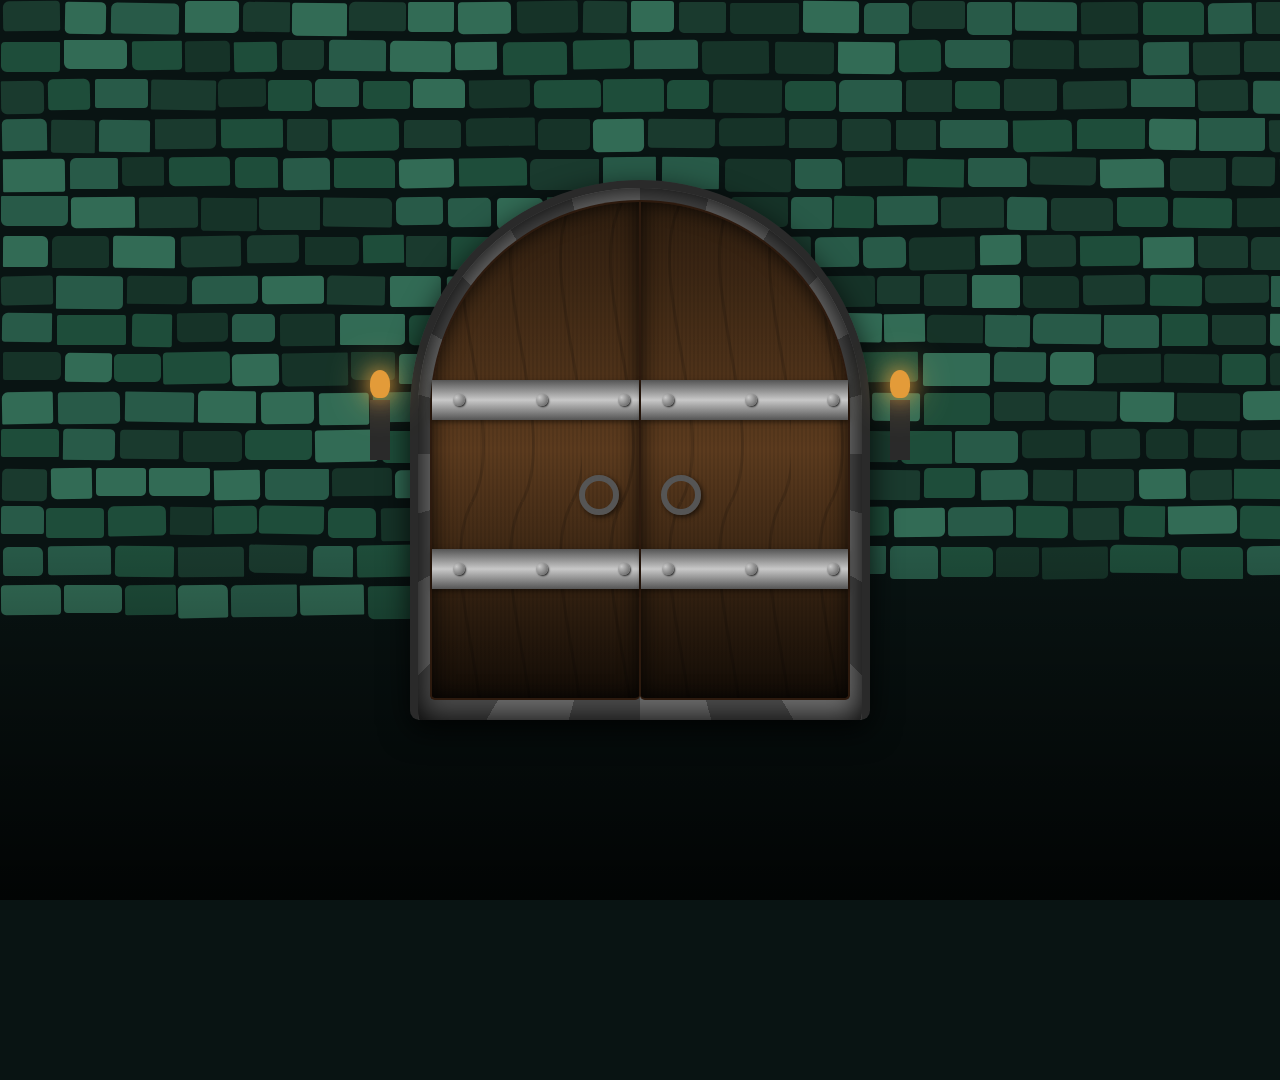
==== index.html @ f946b299 "PORTOFOLIO-WEB" ====
<!doctype html>
<html lang="id">
  <head>
    <meta charset="UTF-8" />
    <meta name="viewport" content="width=device-width, initial-scale=1.0" />
    <title>Selamat Datang | Jonathan Gianivan Sulestono</title>

    <link
      href="https://cdn.jsdelivr.net/npm/bootstrap@5.3.3/dist/css/bootstrap.min.css"
      rel="stylesheet"
    />

    <style>
      @import url("https://fonts.googleapis.com/css2?family=Cinzel:wght@400;700;900&family=Cardo:wght@400;700&family=Grenze+Gotisch:wght@400;700&display=swap");

      /* ===== SATU root untuk semua warna, diselaraskan dengan tema hijau portofolio ===== */
      :root {
        /* Palet utama — sama persis dengan style.css portofolio */
        --color-dark: #091413;
        --color-green-dark: #285a48;
        --color-green-mid: #408a71;
        --color-green-light: #b0e4cc;

        /* Batu gerbang */
        --stone-dark: #2a2a2a;
        --stone-light: #6c6c6c;
        --stone-base: #4b4b4b;

        /* Pintu kayu */
        --wood-dark: #2d1a0e;
        --wood-light: #5c3b1e;

        /* Logam */
        --metal: #c8c8c8;
        --metal-dark: #555;

        /* Api obor (tetap oranye, elemen dekoratif alami) */
        --fire-inner: #ffcc6a;
        --fire-outer: #e39b39;

        /* Gulungan kertas (parchment) — nuansa selaras dengan paper theme portofolio */
        --parchment: #f4e4bc;
        --parchment-border: #d4c4a0;
        --parchment-text: #3a2f1f;

        /* Bata dinding — palet hijau sama seperti brick generator portofolio */
        --brick-1: #1a3a2e;
        --brick-2: #285a48;
        --brick-3: #1e4d3a;
        --brick-4: #326b55;
        --brick-5: #163328;
      }

      * {
        box-sizing: border-box;
      }

      body {
        margin: 0;
        min-height: 100vh;
        height: auto;
        display: flex;
        align-items: center;
        justify-content: center;
        font-family: "Cardo", serif;
        overflow: hidden;
        perspective: 1500px;
        background-color: var(--color-dark);
      }

      #wall {
        position: fixed;
        top: 0;
        left: 0;
        width: 120vw;
        height: 120vh;
        display: flex;
        flex-wrap: wrap;
        align-content: flex-start;
        z-index: -2;
        pointer-events: none;
      }

      .brick {
        box-sizing: border-box;
      }

      body::after {
        content: "";
        position: fixed;
        bottom: 0;
        left: 0;
        width: 100%;
        height: 40%;
        background: linear-gradient(to top, rgba(0, 0, 0, 0.8), transparent);
        pointer-events: none;
        z-index: -1;
      }

      /* ===== Gerbang ===== */
      .castle-gate-container {
        position: relative;
        width: 420px;
        height: 500px;
        display: flex;
        justify-content: center;
        align-items: flex-end;
        cursor: pointer;
      }

      .castle-gate-container:focus-visible {
        outline: 3px solid var(--color-green-light);
        outline-offset: 6px;
      }

      .stone-arch {
        position: absolute;
        inset: -20px;
        border-radius: 240px 240px 10px 10px;
        background: repeating-conic-gradient(
          from 0deg,
          var(--stone-base) 0deg 15deg,
          var(--stone-light) 15deg 30deg
        );
        box-shadow:
          inset 0 0 30px #000,
          0 10px 30px rgba(0, 0, 0, 0.8);
        z-index: 10;
        pointer-events: none;
        border: 8px solid var(--stone-dark);
        border-bottom: none;
      }

      .door-frame {
        position: relative;
        width: 100%;
        height: 100%;
        border-radius: 220px 220px 5px 5px;
        perspective: 1200px;
        z-index: 99;
      }

      .door-panel {
        position: absolute;
        top: 0;
        width: 50%;
        height: 100%;
        background: var(--wood-light);
        background-image:
          url("data:image/svg+xml;utf8,<svg xmlns='http://www.w3.org/2000/svg' width='150' height='300'><path d='M40 0 C0 75 80 225 40 300' stroke='rgba(0,0,0,0.15)' stroke-width='3' fill='none'/><path d='M90 0 C50 75 130 225 90 300' stroke='rgba(0,0,0,0.15)' stroke-width='3' fill='none'/><path d='M140 0 C100 75 180 225 140 300' stroke='rgba(0,0,0,0.15)' stroke-width='3' fill='none'/></svg>"),
          repeating-linear-gradient(
            90deg,
            rgba(0, 0, 0, 0.08) 0px,
            rgba(0, 0, 0, 0.08) 2px,
            transparent 2px,
            transparent 4px
          ),
          linear-gradient(
            to bottom,
            rgba(0, 0, 0, 0.5),
            transparent,
            rgba(0, 0, 0, 0.8)
          );
        background-size:
          150px 300px,
          100% 100%,
          100% 100%;
        background-repeat: repeat, repeat, no-repeat;
        transform-style: preserve-3d;
        transition: transform 1.5s cubic-bezier(0.25, 1, 0.5, 1);
        box-shadow: inset 0 0 20px rgba(0, 0, 0, 0.8);
        display: flex;
        flex-direction: column;
        justify-content: space-around;
        align-items: center;
        border: 2px solid var(--wood-dark);
      }

      .door-panel.left {
        left: 0;
        transform-origin: left center;
        border-radius: 220px 0 5px 5px;
        border-right: 1px solid var(--wood-dark);
      }

      .door-panel.right {
        right: 0;
        transform-origin: right center;
        border-radius: 0 220px 5px 5px;
        border-left: 1px solid var(--wood-dark);
      }

      .metal-band {
        width: 100%;
        height: 40px;
        background: linear-gradient(
          to bottom,
          var(--metal-dark),
          var(--metal),
          var(--metal-dark)
        );
        position: relative;
        box-shadow: 0 2px 5px rgba(0, 0, 0, 0.5);
      }

      .stud {
        width: 12px;
        height: 12px;
        background: radial-gradient(
          circle at 30% 30%,
          var(--metal),
          var(--metal-dark)
        );
        border-radius: 50%;
        position: absolute;
        top: 50%;
        transform: translateY(-50%);
        box-shadow: 1px 1px 2px rgba(0, 0, 0, 0.8);
      }

      .handle-ring {
        width: 40px;
        height: 40px;
        border: 6px solid var(--metal-dark);
        border-radius: 50%;
        position: absolute;
        top: 55%;
        box-shadow: 2px 2px 5px rgba(0, 0, 0, 0.6);
        background: transparent;
      }

      .door-panel.left .handle-ring {
        right: 20px;
      }

      .door-panel.right .handle-ring {
        left: 20px;
      }

      .castle-gate-container.open .door-panel.left {
        transform: rotateY(-110deg);
      }

      .castle-gate-container.open .door-panel.right {
        transform: rotateY(110deg);
      }

      .interior {
        position: absolute;
        inset: 10px;
        background: var(--color-dark);
        border-radius: 210px 210px 5px 5px;
        display: flex;
        justify-content: center;
        align-items: center;
        overflow: hidden;
        box-shadow: inset 0 0 100px #000;
      }

      .interior::before {
        content: "";
        position: absolute;
        width: 100%;
        height: 100%;
        background: radial-gradient(
          circle,
          rgba(64, 138, 113, 0.25) 0%,
          transparent 70%
        );
        animation: flicker 3s infinite alternate;
      }

      .scroll-paper {
        margin-top: 100px;
        position: relative;
        width: 80%;
        background: var(--parchment);
        padding: 40px 30px;
        border-radius: 5px;
        box-shadow:
          0 10px 30px rgba(0, 0, 0, 0.8),
          inset 0 0 30px rgba(64, 138, 113, 0.15);
        text-align: center;
        transform: scale(0.8) translateY(20px);
        opacity: 0;
        pointer-events: none;
        transition: all 1s ease 0.5s;
        border: 1px solid var(--parchment-border);
        z-index: 999;
      }

      .castle-gate-container.open .scroll-paper {
        transform: scale(1) translateY(0);
        opacity: 1;
        pointer-events: auto;
      }

      .shield-logo {
        width: 80px;
        height: 90px;
        background: linear-gradient(
          135deg,
          var(--color-green-mid),
          var(--color-green-dark)
        );
        margin: 0 auto 20px;
        clip-path: polygon(50% 0, 100% 20%, 100% 80%, 50% 100%, 0 80%, 0 20%);
        display: flex;
        justify-content: center;
        align-items: center;
        box-shadow: 0 5px 15px rgba(0, 0, 0, 0.5);
      }
      .shield-logo:hover {
        transform: scale(1.2);
      }
      .shield-logo img {
        width: 60%;
        opacity: 0.9;
      }

      .scroll-paper h2 {
        font-family: "Grenze Gotisch", cursive;
        color: var(--color-dark);
        font-weight: bold;
        text-transform: uppercase;
        letter-spacing: 2px;
        margin-bottom: 12px;
        border-bottom: 2px solid var(--color-green-dark);
        display: inline-block;
        padding-bottom: 5px;
      }

      .scroll-paper p {
        color: var(--parchment-text);
        font-size: 0.95rem;
        margin-bottom: 25px;
        font-style: italic;
      }

      .btn-wax {
        background: radial-gradient(
          circle at 30% 30%,
          var(--color-green-mid),
          var(--color-green-dark)
        );
        color: #fff;
        border: none;
        width: 100%;
        padding: 12px;
        border-radius: 5px;
        box-shadow:
          0 4px 0 var(--color-dark),
          0 5px 10px rgba(0, 0, 0, 0.4);
        position: relative;
        transition: all 0.2s;
        text-transform: uppercase;
        letter-spacing: 1px;
        font-family: "Cinzel", serif;
        font-weight: 700;
        cursor: pointer;
        z-index: 999;
      }

      .btn-wax:hover {
        transform: translateY(2px);
        box-shadow:
          0 2px 0 var(--color-dark),
          0 3px 5px rgba(0, 0, 0, 0.4);
        background: radial-gradient(
          circle at 30% 30%,
          var(--color-green-light),
          var(--color-green-mid)
        );
        color: var(--color-dark);
      }

      .btn-wax:active {
        transform: translateY(4px);
        box-shadow: none;
      }

      /* ---------------- TORCHES & PARTICLES ---------------- */
      .torch {
        position: absolute;
        top: 200px;
        width: 20px;
        height: 60px;
        background: var(--stone-dark);
        z-index: 20;
      }

      .torch.left {
        left: -60px;
      }

      .torch.right {
        right: -60px;
      }

      .flame {
        position: absolute;
        top: -30px;
        left: 50%;
        transform: translateX(-50%);
        width: 20px;
        height: 28px;
        background: var(--fire-outer);
        border-radius: 50% 50% 40% 40%;
        box-shadow:
          0 0 20px var(--fire-outer),
          0 0 40px var(--fire-inner);
        animation: burn 0.5s infinite alternate;
        transform-origin: center bottom;
      }

      @keyframes burn {
        0% {
          transform: translate(-50%, 0) scale(1) rotate(-2deg);
          opacity: 0.85;
        }
        50% {
          transform: translate(-50%, -10px) scale(1.15) rotate(2deg);
          opacity: 1;
        }
        100% {
          transform: translate(-50%, -20px) scale(1.25) rotate(-1deg);
          opacity: 0.9;
        }
      }

      @keyframes flicker {
        0% {
          opacity: 0.8;
        }
        100% {
          opacity: 0.5;
        }
      }

      .particle {
        position: absolute;
        background: rgba(176, 228, 204, 0.6);
        border-radius: 50%;
        pointer-events: none;
        z-index: 30;
        animation: floatUp 1.5s ease-out forwards;
      }

      @keyframes floatUp {
        0% {
          transform: translateY(0) scale(1);
          opacity: 0;
        }
        20% {
          opacity: 0.8;
        }
        100% {
          transform: translateY(-50px) scale(2);
          opacity: 0;
        }
      }

      /* ---------------- FADE OUT SAAT PINDAH HALAMAN ---------------- */
      .page-fade {
        position: fixed;
        inset: 0;
        background: var(--color-dark);
        opacity: 0;
        pointer-events: none;
        transition: opacity 0.6s ease;
        z-index: 9999;
      }

      .page-fade.active {
        opacity: 1;
        pointer-events: auto;
      }
      .shield-logo .shield-initials {
        font-family: "Grenze Gotisch", cursive;
        font-weight: 900;
        font-size: 3rem;
        color: var(--color-green-light);
        letter-spacing: 1px;
        user-select: none;
      }
      @media (max-width: 768px) {
        .door-frame,
        .stone-arch,
        .torch {
          display: none !important;
          pointer-events: none !important;
        }

        .castle-gate-container {
          width: 100% !important;
          height: auto !important;
          padding: 20px;
          display: flex;
          justify-content: center;
          align-items: flex-start;
        }
        .interior {
          position: relative;
          inset: 0;
          width: 100%;
          border-radius: 10px;
          background: rgba(9, 20, 19, 0.9);
          padding: 20px;
          box-shadow: none;
        }

        .scroll-paper {
          margin-top: 0 !important;
          transform: scale(1) translateY(0) !important;
          opacity: 1 !important;
          pointer-events: auto !important;
          width: 100% !important;
        }
      }
    </style>
  </head>

  <body>
    <div id="wall"></div>
    <div class="page-fade" id="pageFade"></div>

    <div
      class="castle-gate-container"
      id="castleGate"
      role="button"
      tabindex="0"
      aria-label="Buka gerbang untuk masuk ke portofolio"
    >
      <div class="torch left"><div class="flame"></div></div>
      <div class="torch right"><div class="flame"></div></div>
      <div class="stone-arch"></div>

      <div class="interior">
        <div class="scroll-paper">
          <div class="shield-logo" id="closeBtn">
            <span id="closeDoor" class="shield-initials">JG</span>
          </div>
          <h2>Selamat Datang</h2>
          <p>Klik tombol di bawah untuk melanjutkan.</p>
          <button class="btn-wax" type="button" id="enterBtn">Masuk</button>
        </div>
      </div>

      <div class="door-frame">
        <div class="door-panel left">
          <div class="metal-band" style="top: 15%">
            <div class="stud" style="left: 10%"></div>
            <div class="stud" style="left: 50%"></div>
            <div class="stud" style="left: 90%"></div>
          </div>
          <div class="handle-ring"></div>
          <div class="metal-band" style="bottom: 1%">
            <div class="stud" style="left: 10%"></div>
            <div class="stud" style="left: 50%"></div>
            <div class="stud" style="left: 90%"></div>
          </div>
        </div>
        <div class="door-panel right">
          <div class="metal-band" style="top: 15%">
            <div class="stud" style="left: 10%"></div>
            <div class="stud" style="left: 50%"></div>
            <div class="stud" style="left: 90%"></div>
          </div>
          <div class="handle-ring"></div>
          <div class="metal-band" style="bottom: 1%">
            <div class="stud" style="left: 10%"></div>
            <div class="stud" style="left: 50%"></div>
            <div class="stud" style="left: 90%"></div>
          </div>
        </div>
      </div>
    </div>

    <script>
      const PORTFOLIO_URL = "portfolio.html";

      const gate = document.getElementById("castleGate");
      const closeBtn = document.getElementById("closeBtn");
      const enterBtn = document.getElementById("enterBtn");
      const pageFade = document.getElementById("pageFade");

      let isOpen = false;

      function createParticles() {
        for (let i = 0; i < 20; i++) {
          const p = document.createElement("div");
          p.classList.add("particle");
          const x = gate.offsetWidth / 2 + (Math.random() * 100 - 50);
          const y = gate.offsetHeight - 20;
          p.style.left = x + "px";
          p.style.top = y + "px";
          p.style.width = Math.random() * 6 + 2 + "px";
          p.style.height = p.style.width;
          gate.appendChild(p);
          setTimeout(() => p.remove(), 1500);
        }
      }

      // Klik gerbang -> buka gerbang, muncul kartu "Masuk"
      function openGate() {
        if (!isOpen) {
          isOpen = true;
          gate.classList.add("open");
          createParticles();
        }
      }
      function closeGate(e) {
        e.stopPropagation();

        const scrollPaper = gate.querySelector(".scroll-paper");

        // 1. Popup memudar dulu
        scrollPaper.style.transition = "all 0.4s ease";
        scrollPaper.style.opacity = "0";
        scrollPaper.style.transform = "scale(0.8) translateY(20px)";

        // 2. Setelah popup hilang, baru pintu ditutup
        setTimeout(() => {
          isOpen = false;
          gate.classList.remove("open");

          // reset inline style biar animasi buka berikutnya normal lagi (pakai CSS class)
          scrollPaper.style.transition = "";
          scrollPaper.style.opacity = "";
          scrollPaper.style.transform = "";
        }, 400);
      }
      gate.addEventListener("click", openGate);
      gate.addEventListener("mouseenter", openGate);

      gate.addEventListener("keydown", (e) => {
        if (e.key === "Enter" || e.key === " ") {
          e.preventDefault();
          openGate();
        }
      });
      closeBtn.addEventListener("click", closeGate);
      // Klik "Masuk" -> fade out lalu pindah ke halaman portofolio
      enterBtn.addEventListener("click", (e) => {
        e.stopPropagation();
        pageFade.classList.add("active");
        setTimeout(() => {
          window.location.href = PORTFOLIO_URL;
        }, 600);
      });

      // Cegah klik di dalam kartu ikut membuka/menutup gerbang
      document.querySelectorAll(".scroll-paper").forEach((el) => {
        el.addEventListener("click", (e) => e.stopPropagation());
      });
    </script>

    <script>
      document.addEventListener("DOMContentLoaded", () => {
        const wall = document.getElementById("wall");
        const rows = 15;
        const bricksPerRow = 12;
        const colors = [
          "var(--brick-1)",
          "var(--brick-2)",
          "var(--brick-3)",
          "var(--brick-4)",
          "var(--brick-5)",
        ];
        const totalBricks = Math.floor(rows * bricksPerRow * 2.2);

        for (let i = 0; i < totalBricks; i++) {
          const brick = document.createElement("div");
          brick.classList.add("brick");

          const width = Math.floor(Math.random() * 30) + 40;
          const height = Math.floor(Math.random() * 6) + 28;
          brick.style.width = `${width}px`;
          brick.style.height = `${height}px`;

          brick.style.backgroundColor =
            colors[Math.floor(Math.random() * colors.length)];

          const b1 = Math.floor(Math.random() * 6) + 1;
          const b2 = Math.floor(Math.random() * 6) + 1;
          const b3 = Math.floor(Math.random() * 6) + 1;
          const b4 = Math.floor(Math.random() * 6) + 1;
          brick.style.borderRadius =
            b1 + "px " + b2 + "px " + b3 + "px " + b4 + "px";

          const rotation = (Math.random() * 2 - 1).toFixed(1);
          brick.style.transform = "rotate(" + rotation + "deg)";

          const marginX = Math.floor(Math.random() * 3) + 1;
          const marginY = Math.floor(Math.random() * 3) + 1;
          brick.style.margin = marginY + "px " + marginX + "px";

          wall.appendChild(brick);
        }
      });
    </script>
  </body>
</html>
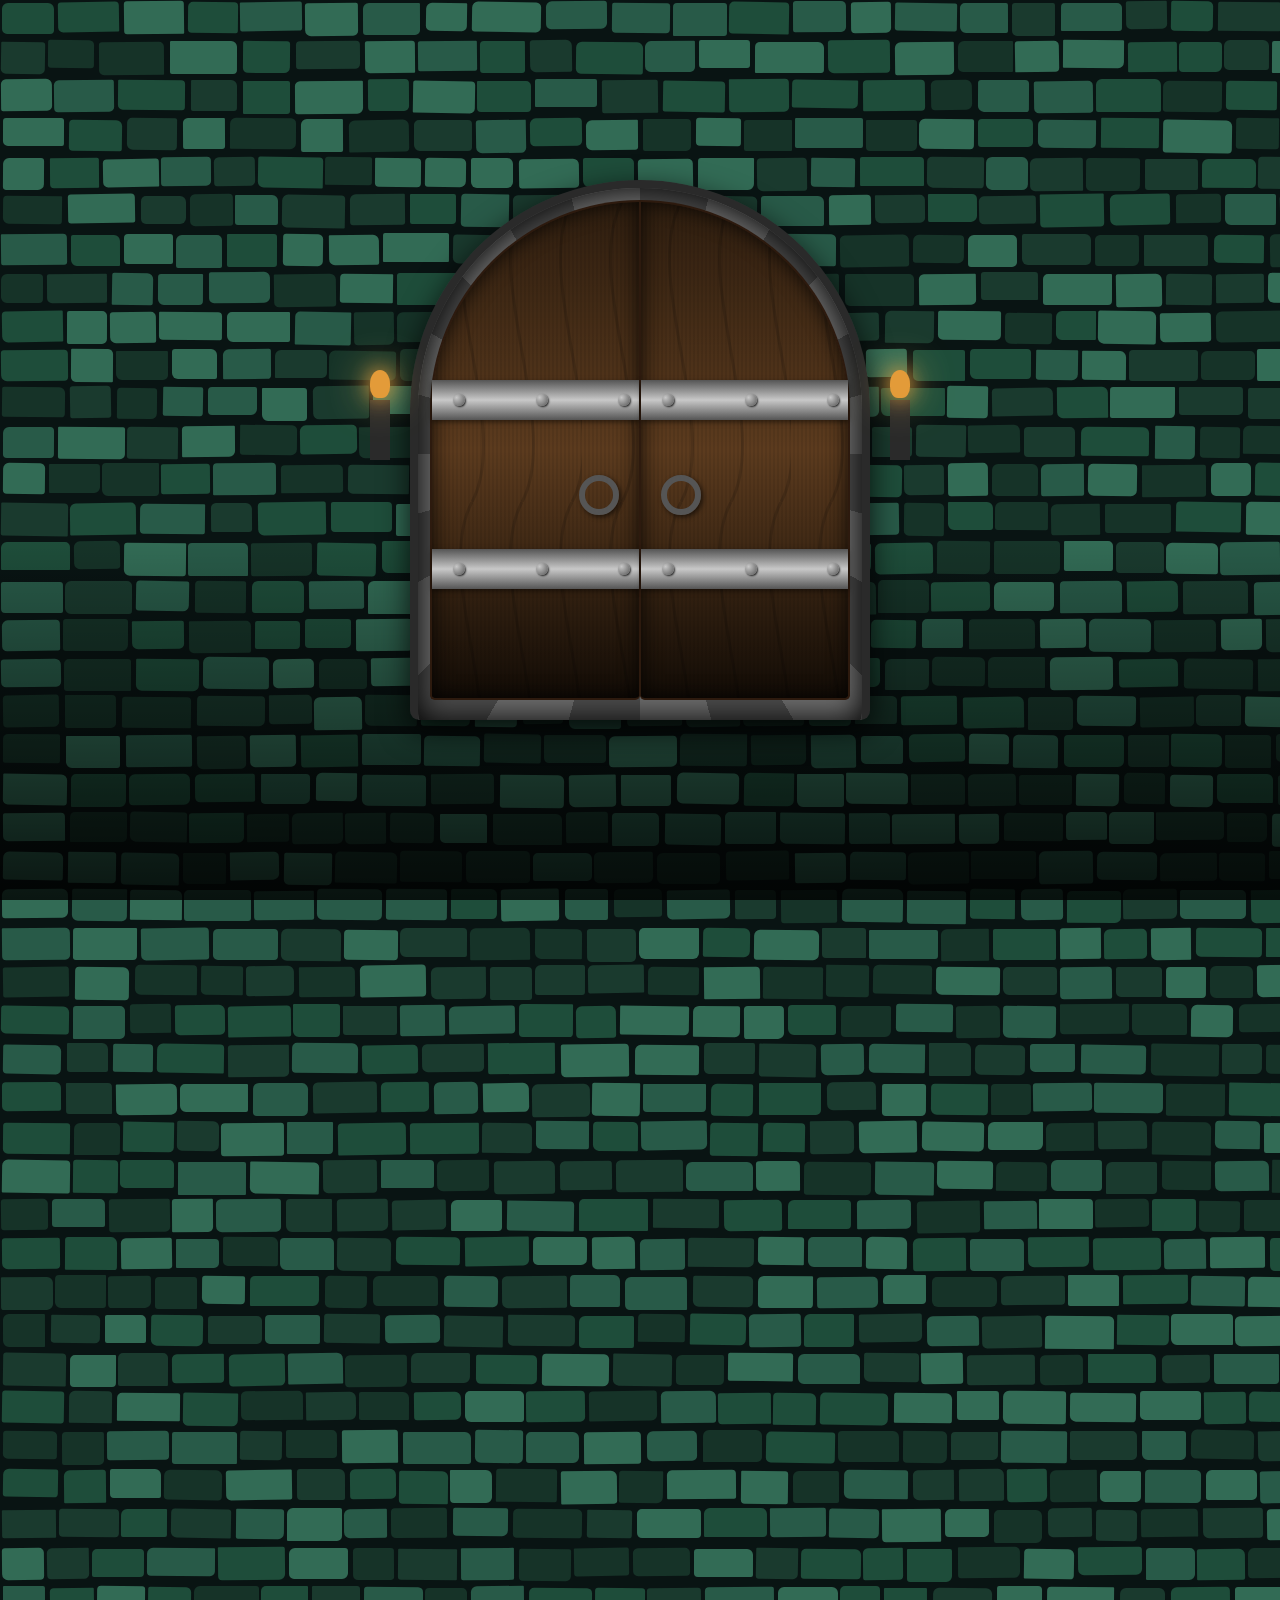
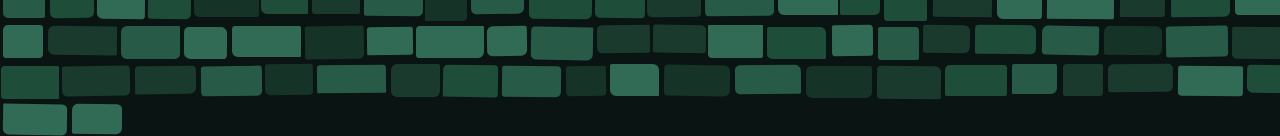
==== commit c4d5c615: "." ====
--- a/index.html
+++ b/index.html
@@ -67,7 +67,33 @@
         perspective: 1500px;
         background-color: var(--color-dark);
       }
-
+      /* ===== Portal Transition Overlay ===== */
+      #portalOverlay {
+        position: fixed;
+        inset: 0;
+        z-index: 10000;
+        background-color: var(--color-dark);
+        opacity: 0;
+        visibility: hidden;
+        display: flex;
+        align-items: center;
+        justify-content: center;
+        transition:
+          opacity 0.6s ease,
+          visibility 0.6s ease;
+        pointer-events: none;
+      }
+
+      #portalOverlay.active {
+        opacity: 1;
+        visibility: visible;
+        pointer-events: all;
+      }
+
+      #portalOverlay img {
+        width: min(80vw, 600px);
+        height: auto;
+      }
       #wall {
         position: fixed;
         top: 0;
@@ -523,7 +549,9 @@
   <body>
     <div id="wall"></div>
     <div class="page-fade" id="pageFade"></div>
-
+    <div id="portalOverlay">
+      <img src="assets/Portal.svg" alt="Portal" id="portalImg" />
+    </div>
     <div
       class="castle-gate-container"
       id="castleGate"
@@ -640,13 +668,14 @@
         }
       });
       closeBtn.addEventListener("click", closeGate);
-      // Klik "Masuk" -> fade out lalu pindah ke halaman portofolio
+      // Klik "Masuk" -> muncul portal, lalu pindah ke halaman portofolio
       enterBtn.addEventListener("click", (e) => {
         e.stopPropagation();
-        pageFade.classList.add("active");
+        const portalOverlay = document.getElementById("portalOverlay");
+        portalOverlay.classList.add("active");
         setTimeout(() => {
           window.location.href = PORTFOLIO_URL;
-        }, 600);
+        }, 900); // sesuaikan dengan durasi animasi portal
       });
 
       // Cegah klik di dalam kartu ikut membuka/menutup gerbang
@@ -658,8 +687,6 @@
     <script>
       document.addEventListener("DOMContentLoaded", () => {
         const wall = document.getElementById("wall");
-        const rows = 15;
-        const bricksPerRow = 12;
         const colors = [
           "var(--brick-1)",
           "var(--brick-2)",
@@ -667,36 +694,59 @@
           "var(--brick-4)",
           "var(--brick-5)",
         ];
-        const totalBricks = Math.floor(rows * bricksPerRow * 2.2);
-
-        for (let i = 0; i < totalBricks; i++) {
-          const brick = document.createElement("div");
-          brick.classList.add("brick");
-
-          const width = Math.floor(Math.random() * 30) + 40;
-          const height = Math.floor(Math.random() * 6) + 28;
-          brick.style.width = `${width}px`;
-          brick.style.height = `${height}px`;
-
-          brick.style.backgroundColor =
-            colors[Math.floor(Math.random() * colors.length)];
-
-          const b1 = Math.floor(Math.random() * 6) + 1;
-          const b2 = Math.floor(Math.random() * 6) + 1;
-          const b3 = Math.floor(Math.random() * 6) + 1;
-          const b4 = Math.floor(Math.random() * 6) + 1;
-          brick.style.borderRadius =
-            b1 + "px " + b2 + "px " + b3 + "px " + b4 + "px";
-
-          const rotation = (Math.random() * 2 - 1).toFixed(1);
-          brick.style.transform = "rotate(" + rotation + "deg)";
-
-          const marginX = Math.floor(Math.random() * 3) + 1;
-          const marginY = Math.floor(Math.random() * 3) + 1;
-          brick.style.margin = marginY + "px " + marginX + "px";
-
-          wall.appendChild(brick);
-        }
+
+        function buildWall() {
+          wall.innerHTML = ""; // reset biar tidak menumpuk saat resize
+
+          // Luas area yang perlu ditutup (120vw x 120vh sesuai CSS #wall)
+          const wallWidth = window.innerWidth * 1.2;
+          const wallHeight = window.innerHeight * 1.2;
+          const wallArea = wallWidth * wallHeight;
+
+          // Rata-rata luas 1 bata (lebar ~55px, tinggi ~31px, + margin)
+          const avgBrickArea = 60 * 34;
+
+          // Buffer 1.4x biar random size tidak menyisakan celah
+          const totalBricks = Math.ceil((wallArea / avgBrickArea) * 1.4);
+
+          for (let i = 0; i < totalBricks; i++) {
+            const brick = document.createElement("div");
+            brick.classList.add("brick");
+
+            const width = Math.floor(Math.random() * 30) + 40;
+            const height = Math.floor(Math.random() * 6) + 28;
+            brick.style.width = `${width}px`;
+            brick.style.height = `${height}px`;
+
+            brick.style.backgroundColor =
+              colors[Math.floor(Math.random() * colors.length)];
+
+            const b1 = Math.floor(Math.random() * 6) + 1;
+            const b2 = Math.floor(Math.random() * 6) + 1;
+            const b3 = Math.floor(Math.random() * 6) + 1;
+            const b4 = Math.floor(Math.random() * 6) + 1;
+            brick.style.borderRadius =
+              b1 + "px " + b2 + "px " + b3 + "px " + b4 + "px";
+
+            const rotation = (Math.random() * 2 - 1).toFixed(1);
+            brick.style.transform = "rotate(" + rotation + "deg)";
+
+            const marginX = Math.floor(Math.random() * 3) + 1;
+            const marginY = Math.floor(Math.random() * 3) + 1;
+            brick.style.margin = marginY + "px " + marginX + "px";
+
+            wall.appendChild(brick);
+          }
+        }
+
+        buildWall();
+
+        // Bangun ulang tembok saat ukuran layar berubah (misal buka di tab lain / resize window)
+        let resizeTimer;
+        window.addEventListener("resize", () => {
+          clearTimeout(resizeTimer);
+          resizeTimer = setTimeout(buildWall, 300);
+        });
       });
     </script>
   </body>
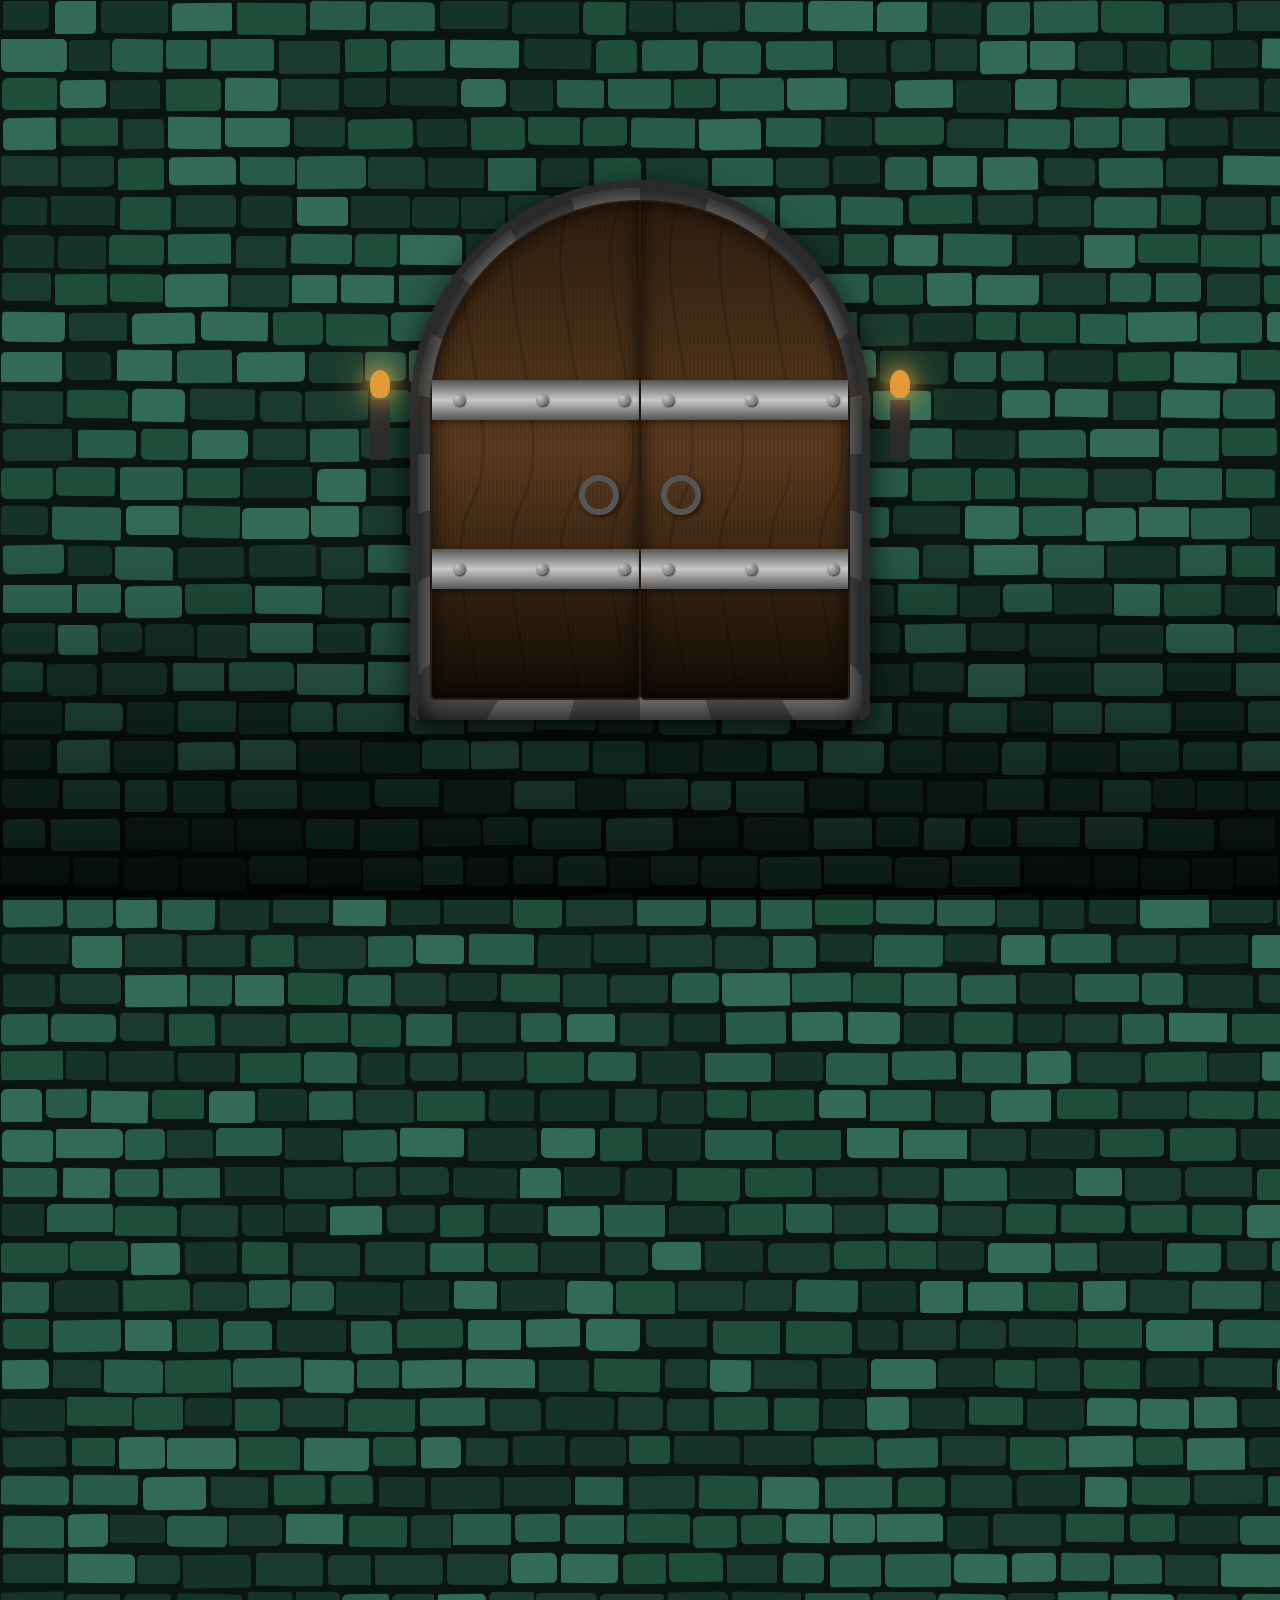
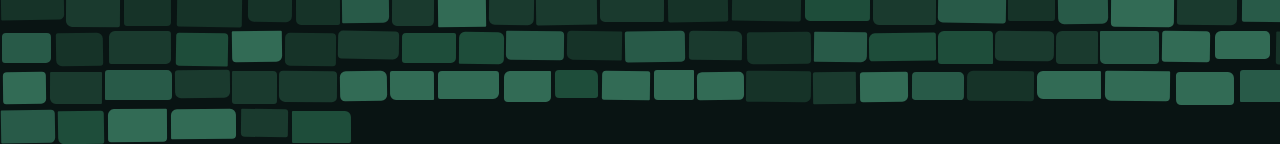
==== commit 52f702de: "." ====
--- a/index.html
+++ b/index.html
@@ -3,7 +3,7 @@
   <head>
     <meta charset="UTF-8" />
     <meta name="viewport" content="width=device-width, initial-scale=1.0" />
-    <title>Selamat Datang | Jonathan Gianivan Sulestono</title>
+    <title>Selamat Datang</title>
 
     <link
       href="https://cdn.jsdelivr.net/npm/bootstrap@5.3.3/dist/css/bootstrap.min.css"
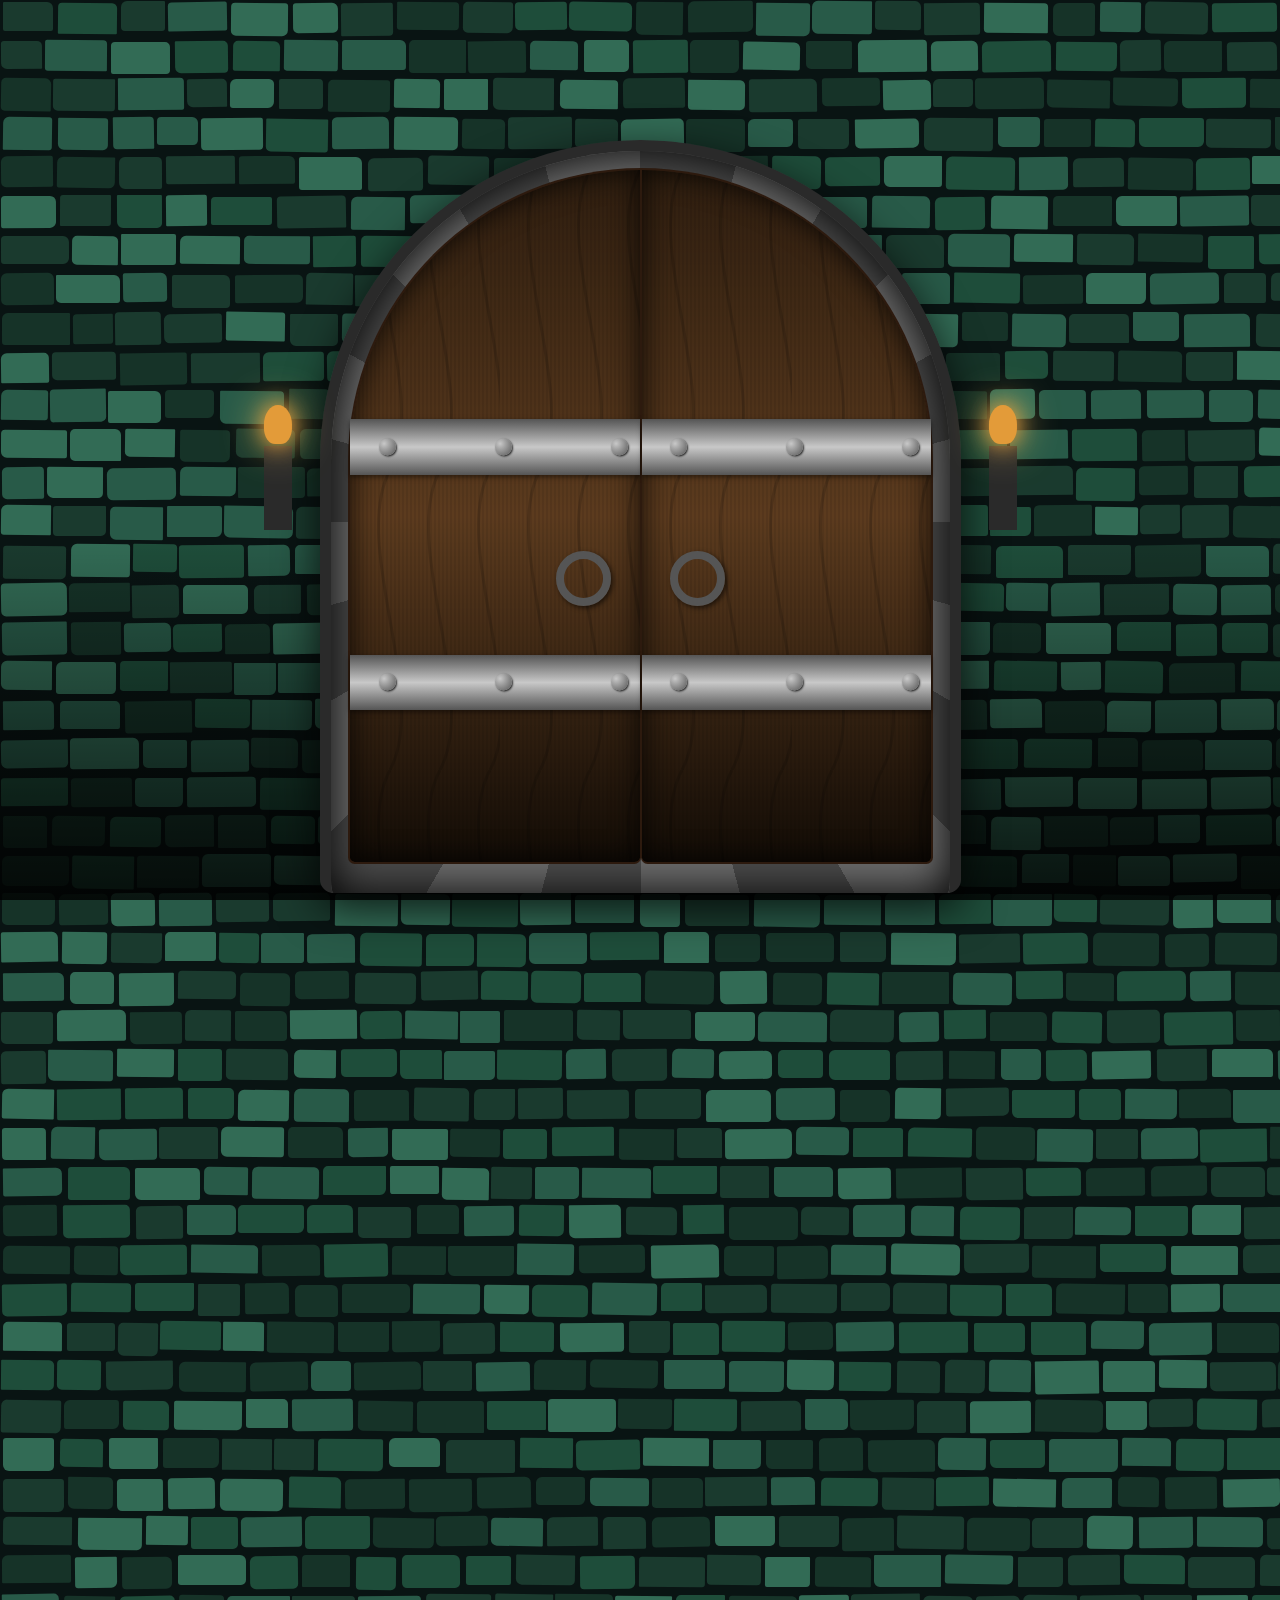
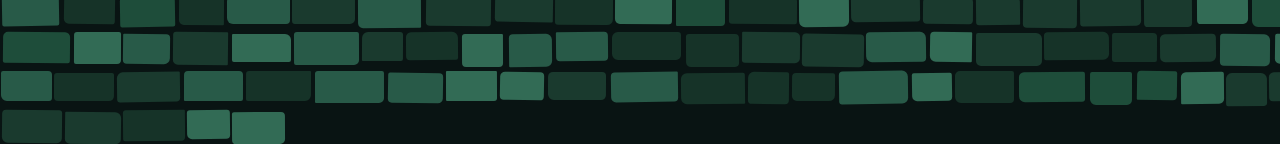
==== commit 2e7b9f3d: "Update index.html" ====
--- a/index.html
+++ b/index.html
@@ -60,8 +60,9 @@
         min-height: 100vh;
         height: auto;
         display: flex;
-        align-items: center;
+        align-items: flex-end;
         justify-content: center;
+        padding-bottom: 4vh;
         font-family: "Cardo", serif;
         overflow: hidden;
         perspective: 1500px;
@@ -126,12 +127,15 @@
       /* ===== Gerbang ===== */
       .castle-gate-container {
         position: relative;
-        width: 420px;
-        height: 500px;
+        width: clamp(260px, 65vmin, 1000px);
+        aspect-ratio: 420 / 500;
+        height: auto;
         display: flex;
         justify-content: center;
         align-items: flex-end;
         cursor: pointer;
+        container-type: inline-size;
+        container-name: gate;
       }
 
       .castle-gate-container:focus-visible {
@@ -141,19 +145,19 @@
 
       .stone-arch {
         position: absolute;
-        inset: -20px;
-        border-radius: 240px 240px 10px 10px;
+        inset: -4.8cqi;
+        border-radius: 57cqi 57cqi 2.4cqi 2.4cqi;
         background: repeating-conic-gradient(
           from 0deg,
           var(--stone-base) 0deg 15deg,
           var(--stone-light) 15deg 30deg
         );
         box-shadow:
-          inset 0 0 30px #000,
-          0 10px 30px rgba(0, 0, 0, 0.8);
+          inset 0 0 7.2cqi #000,
+          0 2.4cqi 7.2cqi rgba(0, 0, 0, 0.8);
         z-index: 10;
         pointer-events: none;
-        border: 8px solid var(--stone-dark);
+        border: 1.9cqi solid var(--stone-dark);
         border-bottom: none;
       }
 
@@ -161,7 +165,7 @@
         position: relative;
         width: 100%;
         height: 100%;
-        border-radius: 220px 220px 5px 5px;
+        border-radius: 52.4cqi 52.4cqi 1.2cqi 1.2cqi;
         perspective: 1200px;
         z-index: 99;
       }
@@ -194,31 +198,31 @@
         background-repeat: repeat, repeat, no-repeat;
         transform-style: preserve-3d;
         transition: transform 1.5s cubic-bezier(0.25, 1, 0.5, 1);
-        box-shadow: inset 0 0 20px rgba(0, 0, 0, 0.8);
+        box-shadow: inset 0 0 4.8cqi rgba(0, 0, 0, 0.8);
         display: flex;
         flex-direction: column;
         justify-content: space-around;
         align-items: center;
-        border: 2px solid var(--wood-dark);
+        border: 0.5cqi solid var(--wood-dark);
       }
 
       .door-panel.left {
         left: 0;
         transform-origin: left center;
-        border-radius: 220px 0 5px 5px;
+        border-radius: 52.4cqi 0 1.2cqi 1.2cqi;
         border-right: 1px solid var(--wood-dark);
       }
 
       .door-panel.right {
         right: 0;
         transform-origin: right center;
-        border-radius: 0 220px 5px 5px;
+        border-radius: 0 52.4cqi 1.2cqi 1.2cqi;
         border-left: 1px solid var(--wood-dark);
       }
 
       .metal-band {
         width: 100%;
-        height: 40px;
+        height: 9.5cqi;
         background: linear-gradient(
           to bottom,
           var(--metal-dark),
@@ -230,8 +234,8 @@
       }
 
       .stud {
-        width: 12px;
-        height: 12px;
+        width: 2.9cqi;
+        height: 2.9cqi;
         background: radial-gradient(
           circle at 30% 30%,
           var(--metal),
@@ -245,9 +249,9 @@
       }
 
       .handle-ring {
-        width: 40px;
-        height: 40px;
-        border: 6px solid var(--metal-dark);
+        width: 9.5cqi;
+        height: 9.5cqi;
+        border: 1.4cqi solid var(--metal-dark);
         border-radius: 50%;
         position: absolute;
         top: 55%;
@@ -256,11 +260,11 @@
       }
 
       .door-panel.left .handle-ring {
-        right: 20px;
+        right: 4.8cqi;
       }
 
       .door-panel.right .handle-ring {
-        left: 20px;
+        left: 4.8cqi;
       }
 
       .castle-gate-container.open .door-panel.left {
@@ -273,9 +277,9 @@
 
       .interior {
         position: absolute;
-        inset: 10px;
+        inset: 2.4cqi;
         background: var(--color-dark);
-        border-radius: 210px 210px 5px 5px;
+        border-radius: 50cqi 50cqi 1.2cqi 1.2cqi;
         display: flex;
         justify-content: center;
         align-items: center;
@@ -297,11 +301,11 @@
       }
 
       .scroll-paper {
-        margin-top: 100px;
+        margin-top: 24cqi;
         position: relative;
         width: 80%;
         background: var(--parchment);
-        padding: 40px 30px;
+        padding: 9.5cqi 7.1cqi;
         border-radius: 5px;
         box-shadow:
           0 10px 30px rgba(0, 0, 0, 0.8),
@@ -322,8 +326,8 @@
       }
 
       .shield-logo {
-        width: 80px;
-        height: 90px;
+        width: 19cqi;
+        height: 21.4cqi;
         background: linear-gradient(
           135deg,
           var(--color-green-mid),
@@ -354,11 +358,12 @@
         border-bottom: 2px solid var(--color-green-dark);
         display: inline-block;
         padding-bottom: 5px;
+        font-size: clamp(1rem, 6cqi, 1.6rem);
       }
 
       .scroll-paper p {
         color: var(--parchment-text);
-        font-size: 0.95rem;
+        font-size: clamp(0.75rem, 3.3cqi, 0.95rem);
         margin-bottom: 25px;
         font-style: italic;
       }
@@ -408,28 +413,28 @@
       /* ---------------- TORCHES & PARTICLES ---------------- */
       .torch {
         position: absolute;
-        top: 200px;
-        width: 20px;
-        height: 60px;
+        top: 47.6cqi;
+        width: 4.8cqi;
+        height: 14.3cqi;
         background: var(--stone-dark);
         z-index: 20;
       }
 
       .torch.left {
-        left: -60px;
+        left: -14.3cqi;
       }
 
       .torch.right {
-        right: -60px;
+        right: -14.3cqi;
       }
 
       .flame {
         position: absolute;
-        top: -30px;
+        top: -7.1cqi;
         left: 50%;
         transform: translateX(-50%);
-        width: 20px;
-        height: 28px;
+        width: 4.8cqi;
+        height: 6.7cqi;
         background: var(--fire-outer);
         border-radius: 50% 50% 40% 40%;
         box-shadow:
@@ -504,43 +509,18 @@
       .shield-logo .shield-initials {
         font-family: "Grenze Gotisch", cursive;
         font-weight: 900;
-        font-size: 3rem;
+        font-size: clamp(1.4rem, 10cqi, 3rem);
         color: var(--color-green-light);
         letter-spacing: 1px;
         user-select: none;
       }
-      @media (max-width: 768px) {
-        .door-frame,
-        .stone-arch,
-        .torch {
-          display: none !important;
-          pointer-events: none !important;
-        }
-
+
+      /* Perangkat sangat sempit (misal ponsel lipat/landscape pendek):
+         batasi lebar minimum tetap sehingga gerbang tidak gepeng,
+         tapi tetap satu gerbang yang sama untuk semua ukuran layar. */
+      @media (max-width: 340px) {
         .castle-gate-container {
-          width: 100% !important;
-          height: auto !important;
-          padding: 20px;
-          display: flex;
-          justify-content: center;
-          align-items: flex-start;
-        }
-        .interior {
-          position: relative;
-          inset: 0;
-          width: 100%;
-          border-radius: 10px;
-          background: rgba(9, 20, 19, 0.9);
-          padding: 20px;
-          box-shadow: none;
-        }
-
-        .scroll-paper {
-          margin-top: 0 !important;
-          transform: scale(1) translateY(0) !important;
-          opacity: 1 !important;
-          pointer-events: auto !important;
-          width: 100% !important;
+          width: clamp(220px, 90vw, 640px);
         }
       }
     </style>
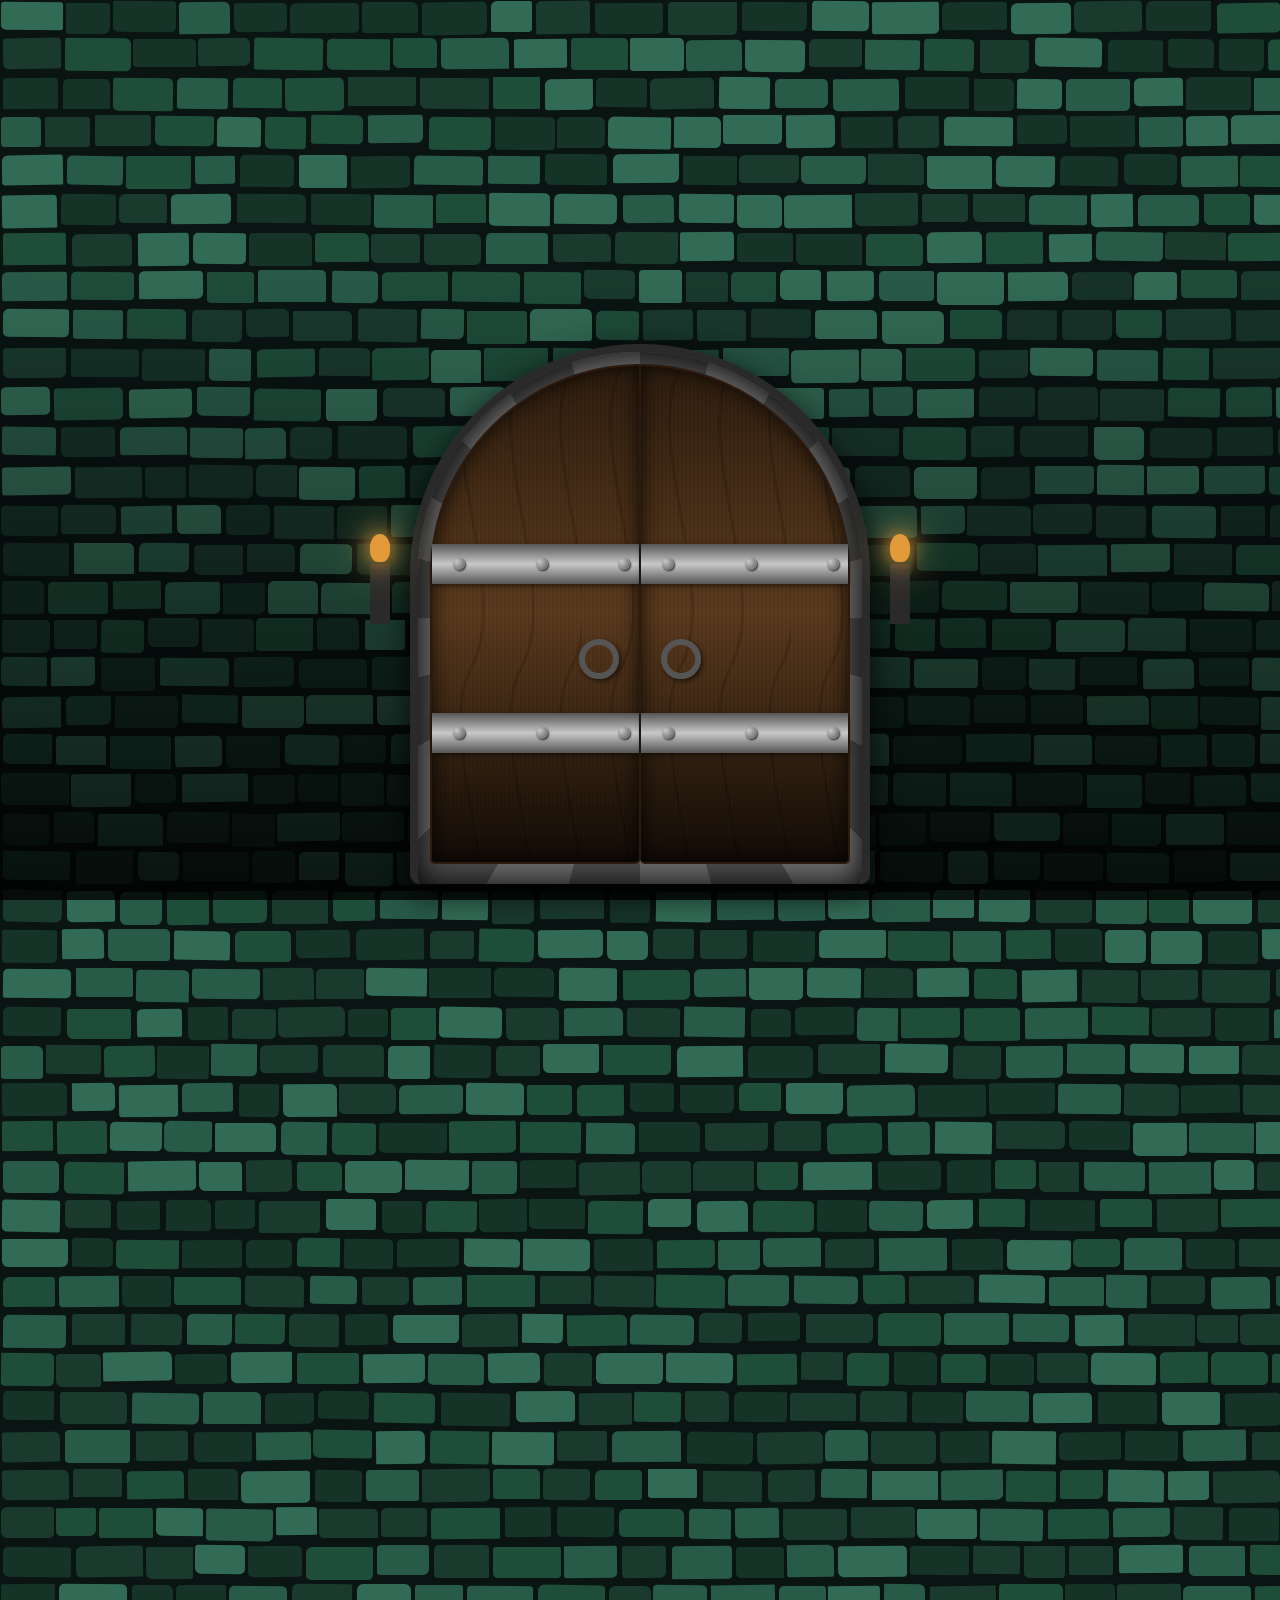
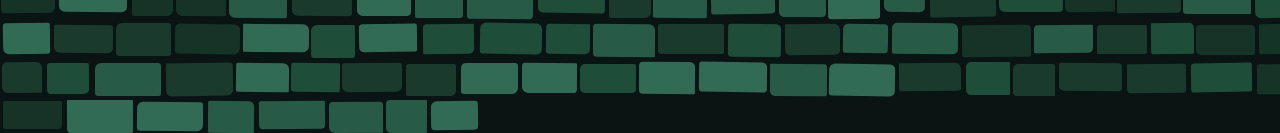
==== commit 0a6a8210: "." ====
--- a/index.html
+++ b/index.html
@@ -3,7 +3,7 @@
   <head>
     <meta charset="UTF-8" />
     <meta name="viewport" content="width=device-width, initial-scale=1.0" />
-    <title>Selamat Datang</title>
+    <title>Selamat Datang | Jonathan Gianivan Sulestono</title>
 
     <link
       href="https://cdn.jsdelivr.net/npm/bootstrap@5.3.3/dist/css/bootstrap.min.css"
@@ -118,7 +118,7 @@
         bottom: 0;
         left: 0;
         width: 100%;
-        height: 40%;
+        height: 70%;
         background: linear-gradient(to top, rgba(0, 0, 0, 0.8), transparent);
         pointer-events: none;
         z-index: -1;
@@ -127,15 +127,16 @@
       /* ===== Gerbang ===== */
       .castle-gate-container {
         position: relative;
-        width: clamp(260px, 65vmin, 1000px);
-        aspect-ratio: 420 / 500;
-        height: auto;
+        width: 30vw;
+        height: 35.7vw; /* rasio 500/420 dari ukuran asli */
+        min-width: 420px;
+        min-height: 500px;
+        max-width: 1600px;
+        max-height: 1714px;
         display: flex;
         justify-content: center;
         align-items: flex-end;
         cursor: pointer;
-        container-type: inline-size;
-        container-name: gate;
       }
 
       .castle-gate-container:focus-visible {
@@ -145,19 +146,19 @@
 
       .stone-arch {
         position: absolute;
-        inset: -4.8cqi;
-        border-radius: 57cqi 57cqi 2.4cqi 2.4cqi;
+        inset: -20px;
+        border-radius: 240px 240px 10px 10px;
         background: repeating-conic-gradient(
           from 0deg,
           var(--stone-base) 0deg 15deg,
           var(--stone-light) 15deg 30deg
         );
         box-shadow:
-          inset 0 0 7.2cqi #000,
-          0 2.4cqi 7.2cqi rgba(0, 0, 0, 0.8);
+          inset 0 0 30px #000,
+          0 10px 30px rgba(0, 0, 0, 0.8);
         z-index: 10;
         pointer-events: none;
-        border: 1.9cqi solid var(--stone-dark);
+        border: 8px solid var(--stone-dark);
         border-bottom: none;
       }
 
@@ -165,7 +166,7 @@
         position: relative;
         width: 100%;
         height: 100%;
-        border-radius: 52.4cqi 52.4cqi 1.2cqi 1.2cqi;
+        border-radius: 220px 220px 5px 5px;
         perspective: 1200px;
         z-index: 99;
       }
@@ -198,31 +199,31 @@
         background-repeat: repeat, repeat, no-repeat;
         transform-style: preserve-3d;
         transition: transform 1.5s cubic-bezier(0.25, 1, 0.5, 1);
-        box-shadow: inset 0 0 4.8cqi rgba(0, 0, 0, 0.8);
+        box-shadow: inset 0 0 20px rgba(0, 0, 0, 0.8);
         display: flex;
         flex-direction: column;
         justify-content: space-around;
         align-items: center;
-        border: 0.5cqi solid var(--wood-dark);
+        border: 2px solid var(--wood-dark);
       }
 
       .door-panel.left {
         left: 0;
         transform-origin: left center;
-        border-radius: 52.4cqi 0 1.2cqi 1.2cqi;
+        border-radius: 220px 0 5px 5px;
         border-right: 1px solid var(--wood-dark);
       }
 
       .door-panel.right {
         right: 0;
         transform-origin: right center;
-        border-radius: 0 52.4cqi 1.2cqi 1.2cqi;
+        border-radius: 0 220px 5px 5px;
         border-left: 1px solid var(--wood-dark);
       }
 
       .metal-band {
         width: 100%;
-        height: 9.5cqi;
+        height: 40px;
         background: linear-gradient(
           to bottom,
           var(--metal-dark),
@@ -234,8 +235,8 @@
       }
 
       .stud {
-        width: 2.9cqi;
-        height: 2.9cqi;
+        width: 12px;
+        height: 12px;
         background: radial-gradient(
           circle at 30% 30%,
           var(--metal),
@@ -249,9 +250,9 @@
       }
 
       .handle-ring {
-        width: 9.5cqi;
-        height: 9.5cqi;
-        border: 1.4cqi solid var(--metal-dark);
+        width: 40px;
+        height: 40px;
+        border: 6px solid var(--metal-dark);
         border-radius: 50%;
         position: absolute;
         top: 55%;
@@ -260,11 +261,11 @@
       }
 
       .door-panel.left .handle-ring {
-        right: 4.8cqi;
+        right: 20px;
       }
 
       .door-panel.right .handle-ring {
-        left: 4.8cqi;
+        left: 20px;
       }
 
       .castle-gate-container.open .door-panel.left {
@@ -277,9 +278,9 @@
 
       .interior {
         position: absolute;
-        inset: 2.4cqi;
+        inset: 10px;
         background: var(--color-dark);
-        border-radius: 50cqi 50cqi 1.2cqi 1.2cqi;
+        border-radius: 210px 210px 5px 5px;
         display: flex;
         justify-content: center;
         align-items: center;
@@ -301,11 +302,11 @@
       }
 
       .scroll-paper {
-        margin-top: 24cqi;
+        margin-top: 100px;
         position: relative;
         width: 80%;
         background: var(--parchment);
-        padding: 9.5cqi 7.1cqi;
+        padding: 40px 30px;
         border-radius: 5px;
         box-shadow:
           0 10px 30px rgba(0, 0, 0, 0.8),
@@ -326,8 +327,8 @@
       }
 
       .shield-logo {
-        width: 19cqi;
-        height: 21.4cqi;
+        width: 80px;
+        height: 90px;
         background: linear-gradient(
           135deg,
           var(--color-green-mid),
@@ -358,12 +359,11 @@
         border-bottom: 2px solid var(--color-green-dark);
         display: inline-block;
         padding-bottom: 5px;
-        font-size: clamp(1rem, 6cqi, 1.6rem);
       }
 
       .scroll-paper p {
         color: var(--parchment-text);
-        font-size: clamp(0.75rem, 3.3cqi, 0.95rem);
+        font-size: 0.95rem;
         margin-bottom: 25px;
         font-style: italic;
       }
@@ -413,28 +413,28 @@
       /* ---------------- TORCHES & PARTICLES ---------------- */
       .torch {
         position: absolute;
-        top: 47.6cqi;
-        width: 4.8cqi;
-        height: 14.3cqi;
+        top: 200px;
+        width: 20px;
+        height: 60px;
         background: var(--stone-dark);
         z-index: 20;
       }
 
       .torch.left {
-        left: -14.3cqi;
+        left: -60px;
       }
 
       .torch.right {
-        right: -14.3cqi;
+        right: -60px;
       }
 
       .flame {
         position: absolute;
-        top: -7.1cqi;
+        top: -30px;
         left: 50%;
         transform: translateX(-50%);
-        width: 4.8cqi;
-        height: 6.7cqi;
+        width: 20px;
+        height: 28px;
         background: var(--fire-outer);
         border-radius: 50% 50% 40% 40%;
         box-shadow:
@@ -509,18 +509,60 @@
       .shield-logo .shield-initials {
         font-family: "Grenze Gotisch", cursive;
         font-weight: 900;
-        font-size: clamp(1.4rem, 10cqi, 3rem);
+        font-size: 3rem;
         color: var(--color-green-light);
         letter-spacing: 1px;
         user-select: none;
       }
-
-      /* Perangkat sangat sempit (misal ponsel lipat/landscape pendek):
-         batasi lebar minimum tetap sehingga gerbang tidak gepeng,
-         tapi tetap satu gerbang yang sama untuk semua ukuran layar. */
-      @media (max-width: 340px) {
+      @media (max-width: 768px) {
+        body {
+          align-items: center;
+          justify-content: center;
+          padding-bottom: 0;
+        }
+
+        .door-frame,
+        .stone-arch,
+        .torch {
+          display: none !important;
+          pointer-events: none !important;
+        }
+
         .castle-gate-container {
-          width: clamp(220px, 90vw, 640px);
+          width: min(90vw, 420px) !important;
+          height: auto !important;
+          padding: 20px;
+          display: flex;
+          justify-content: center;
+          align-items: flex-start;
+        }
+
+        /* bayangan gelap dipindah ke wall, tidak lagi ikut ukuran gerbang */
+        #wall::after {
+          content: "";
+          position: fixed;
+          inset: 0;
+          background: rgba(9, 20, 19, 0.85);
+          pointer-events: none;
+          z-index: -1;
+        }
+
+        .interior {
+          position: relative;
+          inset: 0;
+          width: 100%;
+          border-radius: 10px;
+          background: transparent;
+          padding: 20px;
+          box-shadow: none;
+        }
+
+        .scroll-paper {
+          margin-top: 0 !important;
+          transform: scale(1) translateY(0) !important;
+          opacity: 1 !important;
+          pointer-events: auto !important;
+          width: 100% !important;
         }
       }
     </style>
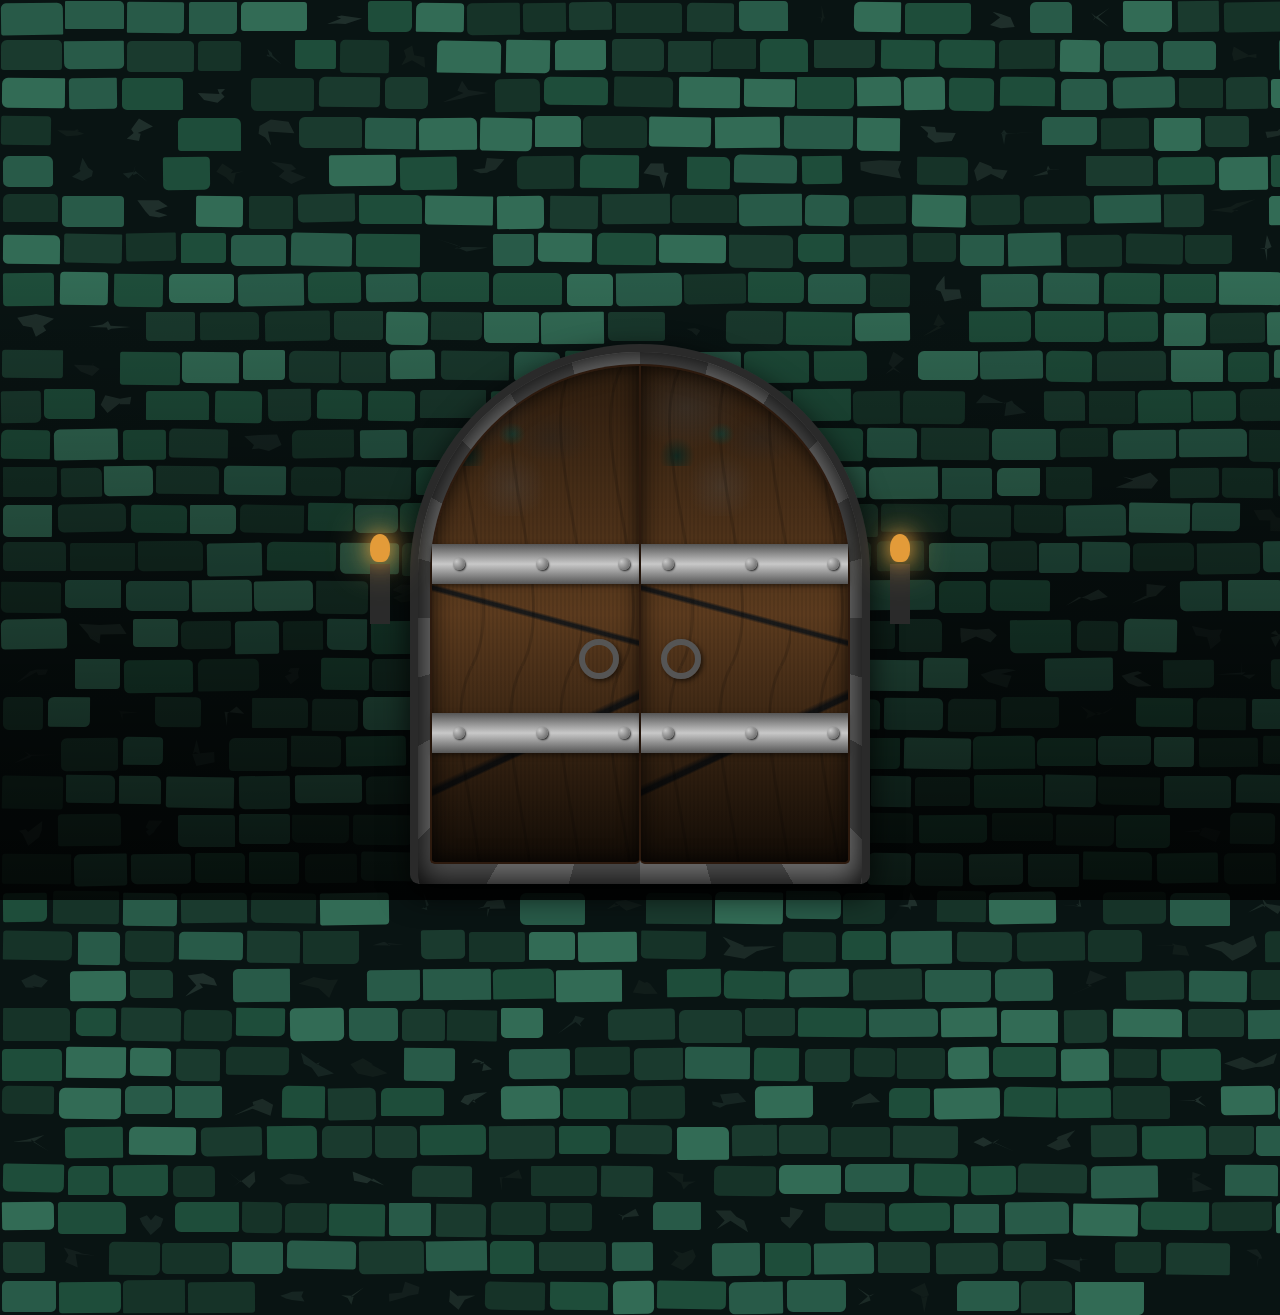
==== commit f3f13f40: "." ====
--- a/index.html
+++ b/index.html
@@ -144,15 +144,95 @@
         outline-offset: 6px;
       }
 
+      /* ===== Warna tambahan untuk tekstur reruntuhan ===== */
+      :root {
+        --plaster-light: #6b6b6b;
+        --plaster-dark: #3a3a3a;
+        --crack-dark: #1a1a1a;
+        --moss-dark: #1a3a2e;
+        --moss-mid: #285a48;
+        --rust-dark: #4a2a1a;
+        --rust-mid: #8b4513;
+      }
+
       .stone-arch {
         position: absolute;
         inset: -20px;
         border-radius: 240px 240px 10px 10px;
-        background: repeating-conic-gradient(
-          from 0deg,
-          var(--stone-base) 0deg 15deg,
-          var(--stone-light) 15deg 30deg
-        );
+        /* Layered texture: base stone + plaster patches + cracks + moss */
+        background:
+          /* Base stone conic */
+          repeating-conic-gradient(
+            from 0deg,
+            var(--stone-base) 0deg 15deg,
+            var(--stone-light) 15deg 30deg
+          ),
+          /* Plaster patches - areas that look repaired/smoothed */
+          radial-gradient(
+              ellipse at 20% 30%,
+              var(--plaster-light) 0%,
+              transparent 40%
+            ),
+          radial-gradient(
+            ellipse at 70% 25%,
+            var(--plaster-dark) 0%,
+            transparent 35%
+          ),
+          radial-gradient(
+            ellipse at 40% 70%,
+            var(--plaster-light) 0%,
+            transparent 30%
+          ),
+          radial-gradient(
+            ellipse at 85% 60%,
+            var(--plaster-dark) 0%,
+            transparent 25%
+          ),
+          /* Crack lines - dark veins */
+          linear-gradient(
+              90deg,
+              transparent 45%,
+              var(--crack-dark) 45.5%,
+              var(--crack-dark) 46%,
+              transparent 46.5%
+            ),
+          linear-gradient(
+            45deg,
+            transparent 48%,
+            var(--crack-dark) 48.2%,
+            var(--crack-dark) 48.7%,
+            transparent 49%
+          ),
+          linear-gradient(
+            -30deg,
+            transparent 50%,
+            var(--crack-dark) 50.3%,
+            var(--crack-dark) 50.8%,
+            transparent 51.5%
+          ),
+          /* Moss stains - greenish in recesses */
+          radial-gradient(
+              ellipse at 15% 80%,
+              var(--moss-dark) 0%,
+              transparent 25%
+            ),
+          radial-gradient(
+            ellipse at 90% 85%,
+            var(--moss-mid) 0%,
+            transparent 20%
+          );
+        background-size:
+          auto,
+          200px 150px,
+          180px 140px,
+          160px 120px,
+          220px 160px,
+          100% 100%,
+          150% 150%,
+          120% 120%,
+          180px 140px,
+          150px 120px;
+        background-repeat: no-repeat;
         box-shadow:
           inset 0 0 30px #000,
           0 10px 30px rgba(0, 0, 0, 0.8);
@@ -178,25 +258,79 @@
         height: 100%;
         background: var(--wood-light);
         background-image:
+          /* Original wood grain */
           url("data:image/svg+xml;utf8,<svg xmlns='http://www.w3.org/2000/svg' width='150' height='300'><path d='M40 0 C0 75 80 225 40 300' stroke='rgba(0,0,0,0.15)' stroke-width='3' fill='none'/><path d='M90 0 C50 75 130 225 90 300' stroke='rgba(0,0,0,0.15)' stroke-width='3' fill='none'/><path d='M140 0 C100 75 180 225 140 300' stroke='rgba(0,0,0,0.15)' stroke-width='3' fill='none'/></svg>"),
+          /* Wood grain lines */
           repeating-linear-gradient(
-            90deg,
-            rgba(0, 0, 0, 0.08) 0px,
-            rgba(0, 0, 0, 0.08) 2px,
-            transparent 2px,
-            transparent 4px
-          ),
+              90deg,
+              rgba(0, 0, 0, 0.08) 0px,
+              rgba(0, 0, 0, 0.08) 2px,
+              transparent 2px,
+              transparent 4px
+            ),
+          /* Base shading */
           linear-gradient(
-            to bottom,
-            rgba(0, 0, 0, 0.5),
-            transparent,
-            rgba(0, 0, 0, 0.8)
+              to bottom,
+              rgba(0, 0, 0, 0.5),
+              transparent,
+              rgba(0, 0, 0, 0.8)
+            ),
+          /* Plaster patches on wood - repaired areas */
+          radial-gradient(
+              ellipse at 25% 30%,
+              rgba(107, 107, 107, 0.4) 0%,
+              transparent 30%
+            ),
+          radial-gradient(
+            ellipse at 75% 60%,
+            rgba(58, 58, 58, 0.35) 0%,
+            transparent 25%
+          ),
+          radial-gradient(
+            ellipse at 40% 80%,
+            rgba(107, 107, 107, 0.3) 0%,
+            transparent 20%
+          ),
+          /* Crack lines on wood */
+          linear-gradient(
+              15deg,
+              transparent 49%,
+              var(--crack-dark) 49.5%,
+              var(--crack-dark) 50%,
+              transparent 50.5%
+            ),
+          linear-gradient(
+            -25deg,
+            transparent 48%,
+            var(--crack-dark) 48.3%,
+            var(--crack-dark) 48.8%,
+            transparent 49.5%
+          ),
+          /* Moss stains at bottom/recesses */
+          radial-gradient(
+              ellipse at 30% 90%,
+              var(--moss-dark) 0%,
+              transparent 15%
+            ),
+          radial-gradient(
+            ellipse at 80% 85%,
+            var(--moss-mid) 0%,
+            transparent 12%
           );
         background-size:
           150px 300px,
           100% 100%,
-          100% 100%;
-        background-repeat: repeat, repeat, no-repeat;
+          100% 100%,
+          180px 140px,
+          160px 120px,
+          200px 150px,
+          100% 100%,
+          140% 140%,
+          120px 100px,
+          100px 80px;
+        background-repeat:
+          repeat, repeat, no-repeat, no-repeat, no-repeat, no-repeat, no-repeat,
+          no-repeat, no-repeat, no-repeat;
         transform-style: preserve-3d;
         transition: transform 1.5s cubic-bezier(0.25, 1, 0.5, 1);
         box-shadow: inset 0 0 20px rgba(0, 0, 0, 0.8);
@@ -224,12 +358,44 @@
       .metal-band {
         width: 100%;
         height: 40px;
-        background: linear-gradient(
-          to bottom,
-          var(--metal-dark),
-          var(--metal),
-          var(--metal-dark)
-        );
+        background:
+          linear-gradient(
+            to bottom,
+            var(--metal-dark),
+            var(--metal),
+            var(--metal-dark)
+          ),
+          /* Rust stains */
+          radial-gradient(
+              ellipse at 10% 50%,
+              var(--rust-dark) 0%,
+              transparent 25%
+            ),
+          radial-gradient(
+            ellipse at 90% 40%,
+            var(--rust-mid) 0%,
+            transparent 20%
+          ),
+          radial-gradient(
+            ellipse at 50% 70%,
+            var(--rust-dark) 0%,
+            transparent 15%
+          ),
+          /* Pitting texture - fine noise */
+          repeating-radial-gradient(
+              circle at 30% 30%,
+              transparent 0,
+              transparent 1px,
+              rgba(0, 0, 0, 0.03) 1px,
+              rgba(0, 0, 0, 0.03) 2px
+            );
+        background-size:
+          auto,
+          80px 50px,
+          70px 45px,
+          60px 40px,
+          20px 20px;
+        background-repeat: no-repeat, no-repeat, no-repeat, no-repeat, repeat;
         position: relative;
         box-shadow: 0 2px 5px rgba(0, 0, 0, 0.5);
       }
@@ -690,14 +856,31 @@
         }
       });
       closeBtn.addEventListener("click", closeGate);
-      // Klik "Masuk" -> muncul portal, lalu pindah ke halaman portofolio
+      // Klik "Masuk" -> muncul portal (enter), lalu pindah ke halaman portofolio
       enterBtn.addEventListener("click", (e) => {
         e.stopPropagation();
         const portalOverlay = document.getElementById("portalOverlay");
-        portalOverlay.classList.add("active");
+        portalOverlay.classList.add("active", "portal-enter");
+
+        // Screen shake effect
+        document.body.classList.add("portal-shaking");
+        setTimeout(() => document.body.classList.remove("portal-shaking"), 150);
+
         setTimeout(() => {
+          portalOverlay.classList.remove("active", "portal-enter");
           window.location.href = PORTFOLIO_URL;
         }, 900); // sesuaikan dengan durasi animasi portal
+      });
+
+      // Reset portal state on page show (back button / bfcache)
+      window.addEventListener("pageshow", (e) => {
+        const portalOverlay = document.getElementById("portalOverlay");
+        if (portalOverlay)
+          portalOverlay.classList.remove(
+            "active",
+            "portal-enter",
+            "portal-exit",
+          );
       });
 
       // Cegah klik di dalam kartu ikut membuka/menutup gerbang
@@ -717,47 +900,90 @@
           "var(--brick-5)",
         ];
 
+        // ===== Unified Wall Generator =====
+        // 70% solid, 15% hole (skip), 15% ruin (clip-path/opacity)
         function buildWall() {
-          wall.innerHTML = ""; // reset biar tidak menumpuk saat resize
-
-          // Luas area yang perlu ditutup (120vw x 120vh sesuai CSS #wall)
+          wall.innerHTML = "";
+
           const wallWidth = window.innerWidth * 1.2;
           const wallHeight = window.innerHeight * 1.2;
           const wallArea = wallWidth * wallHeight;
 
-          // Rata-rata luas 1 bata (lebar ~55px, tinggi ~31px, + margin)
-          const avgBrickArea = 60 * 34;
-
-          // Buffer 1.4x biar random size tidak menyisakan celah
-          const totalBricks = Math.ceil((wallArea / avgBrickArea) * 1.4);
-
-          for (let i = 0; i < totalBricks; i++) {
-            const brick = document.createElement("div");
-            brick.classList.add("brick");
-
-            const width = Math.floor(Math.random() * 30) + 40;
-            const height = Math.floor(Math.random() * 6) + 28;
-            brick.style.width = `${width}px`;
-            brick.style.height = `${height}px`;
-
-            brick.style.backgroundColor =
-              colors[Math.floor(Math.random() * colors.length)];
-
-            const b1 = Math.floor(Math.random() * 6) + 1;
-            const b2 = Math.floor(Math.random() * 6) + 1;
-            const b3 = Math.floor(Math.random() * 6) + 1;
-            const b4 = Math.floor(Math.random() * 6) + 1;
-            brick.style.borderRadius =
-              b1 + "px " + b2 + "px " + b3 + "px " + b4 + "px";
-
-            const rotation = (Math.random() * 2 - 1).toFixed(1);
-            brick.style.transform = "rotate(" + rotation + "deg)";
-
-            const marginX = Math.floor(Math.random() * 3) + 1;
-            const marginY = Math.floor(Math.random() * 3) + 1;
-            brick.style.margin = marginY + "px " + marginX + "px";
-
-            wall.appendChild(brick);
+          // Approximate brick size with margin
+          const avgBrickWidth = 55;
+          const avgBrickHeight = 34;
+          const avgBrickArea = avgBrickWidth * avgBrickHeight;
+
+          // Grid-based layout for consistent hole/ruin distribution
+          const cols = Math.ceil(wallWidth / avgBrickWidth) + 2;
+          const rows = Math.ceil(wallHeight / avgBrickHeight) + 2;
+
+          // Deterministic pseudo-random per cell (seeded by row/col)
+          function cellRandom(row, col, salt) {
+            let x = Math.sin(row * 12.9898 + col * 78.233 + salt) * 43758.5453;
+            return x - Math.floor(x);
+          }
+
+          for (let row = 0; row < rows; row++) {
+            for (let col = 0; col < cols; col++) {
+              const rand = cellRandom(row, col, 0);
+
+              // 15% hole - skip this cell entirely (gap kosong)
+              if (rand < 0.15) continue;
+
+              const brick = document.createElement("div");
+              brick.classList.add("brick");
+
+              // Vary size slightly
+              const width = Math.floor(30 * cellRandom(row, col, 1)) + 40;
+              const height = Math.floor(6 * cellRandom(row, col, 2)) + 28;
+              brick.style.width = `${width}px`;
+              brick.style.height = `${height}px`;
+
+              // Base color
+              const colorIdx = Math.floor(
+                cellRandom(row, col, 3) * colors.length,
+              );
+              brick.style.backgroundColor = colors[colorIdx];
+
+              // 15% ruin bricks - irregular clip-path, lower opacity
+              const ruinRand = cellRandom(row, col, 4);
+              if (ruinRand < 0.15) {
+                brick.classList.add("ruin");
+                brick.dataset.ruin = "true";
+                // Ruin brick: irregular polygon clip-path + reduced opacity
+                const pts = [];
+                // Generate 8-point irregular polygon around center
+                for (let p = 0; p < 8; p++) {
+                  const angle = (p / 8) * Math.PI * 2;
+                  const radiusVariation =
+                    0.4 + 0.6 * cellRandom(row, col, 5 + p);
+                  const rx = 0.5 + (radiusVariation - 0.5) * Math.cos(angle);
+                  const ry = 0.5 + (radiusVariation - 0.5) * Math.sin(angle);
+                  pts.push(`${rx * 100}% ${ry * 100}%`);
+                }
+                brick.style.clipPath = `polygon(${pts.join(", ")})`;
+                brick.style.opacity = "0.35";
+                brick.style.filter = "grayscale(0.6)";
+              } else {
+                // Normal brick: random border-radius
+                const b1 = Math.floor(cellRandom(row, col, 13) * 6) + 1;
+                const b2 = Math.floor(cellRandom(row, col, 14) * 6) + 1;
+                const b3 = Math.floor(cellRandom(row, col, 15) * 6) + 1;
+                const b4 = Math.floor(cellRandom(row, col, 16) * 6) + 1;
+                brick.style.borderRadius =
+                  b1 + "px " + b2 + "px " + b3 + "px " + b4 + "px";
+              }
+
+              const rotation = (cellRandom(row, col, 17) * 2 - 1).toFixed(1);
+              brick.style.transform = "rotate(" + rotation + "deg)";
+
+              const marginX = Math.floor(cellRandom(row, col, 18) * 3) + 1;
+              const marginY = Math.floor(cellRandom(row, col, 19) * 3) + 1;
+              brick.style.margin = marginY + "px " + marginX + "px";
+
+              wall.appendChild(brick);
+            }
           }
         }
 
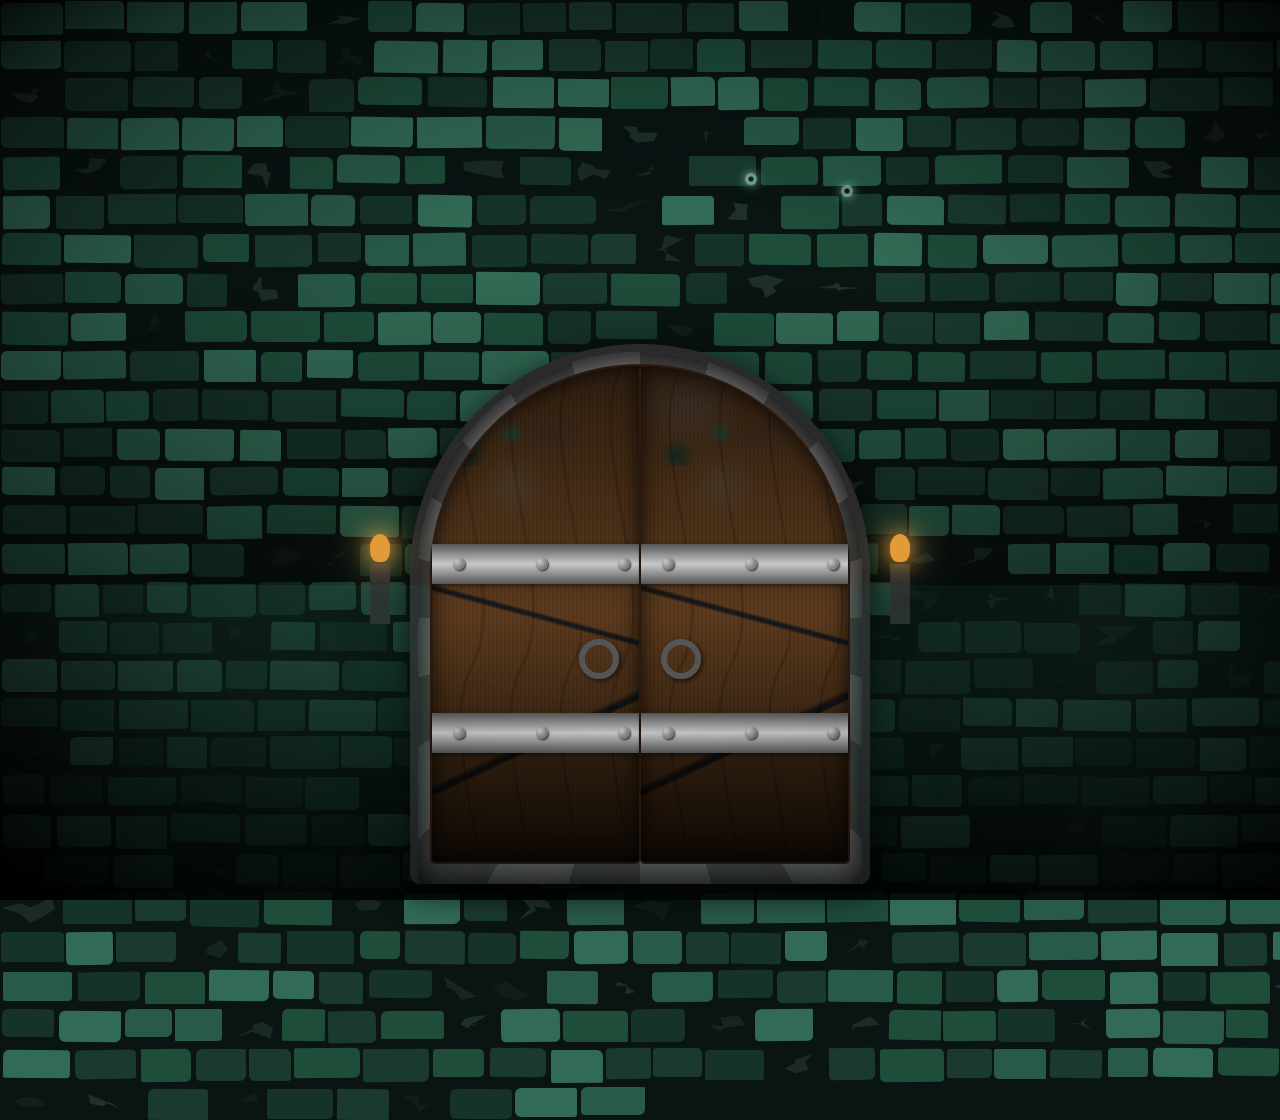
==== commit df55c4c0: "." ====
--- a/index.html
+++ b/index.html
@@ -657,6 +657,150 @@
         }
       }
 
+      /* ---------------- DUNGEON AMBIENCE ---------------- */
+      .dungeon-vignette {
+        position: fixed;
+        inset: 0;
+        pointer-events: none;
+        z-index: 100;
+        background: radial-gradient(
+          ellipse at center,
+          transparent 40%,
+          rgba(0, 0, 0, 0.15) 60%,
+          rgba(0, 0, 0, 0.45) 85%,
+          rgba(0, 0, 0, 0.85) 100%
+        );
+      }
+
+      .dungeon-fog {
+        position: fixed;
+        bottom: 0;
+        left: 0;
+        width: 100%;
+        height: 35vh;
+        pointer-events: none;
+        z-index: 90;
+        overflow: hidden;
+      }
+
+      .dungeon-fog__blob {
+        position: absolute;
+        bottom: -10vw;
+        border-radius: 50%;
+        filter: blur(70px);
+        opacity: 0.2;
+        will-change: transform;
+        animation: fog-drift 30s ease-in-out infinite alternate;
+      }
+
+      .dungeon-fog__blob:nth-child(1) {
+        width: 60vw;
+        height: 60vw;
+        left: -10%;
+        background: radial-gradient(
+          circle,
+          var(--color-green-mid),
+          transparent 70%
+        );
+        animation-duration: 35s;
+      }
+
+      .dungeon-fog__blob:nth-child(2) {
+        width: 50vw;
+        height: 50vw;
+        left: 30%;
+        background: radial-gradient(
+          circle,
+          var(--color-green-dark),
+          transparent 70%
+        );
+        animation-duration: 42s;
+        animation-delay: -12s;
+      }
+
+      .dungeon-fog__blob:nth-child(3) {
+        width: 55vw;
+        height: 55vw;
+        left: 60%;
+        background: radial-gradient(
+          circle,
+          var(--color-green-mid),
+          transparent 70%
+        );
+        animation-duration: 38s;
+        animation-delay: -20s;
+      }
+
+      @keyframes fog-drift {
+        0% {
+          transform: translateX(0) scale(1);
+          opacity: 0.15;
+        }
+        50% {
+          transform: translateX(12vw) scale(1.08);
+          opacity: 0.25;
+        }
+        100% {
+          transform: translateX(-5vw) scale(0.95);
+          opacity: 0.18;
+        }
+      }
+
+      .dungeon-eyes {
+        position: fixed;
+        inset: 0;
+        pointer-events: none;
+        z-index: 95;
+      }
+
+      .dungeon-eye {
+        position: absolute;
+        width: 12px;
+        height: 12px;
+        border-radius: 50%;
+        background: var(--color-green-light);
+        box-shadow:
+          0 0 8px var(--color-green-light),
+          0 0 16px var(--color-green-mid);
+        opacity: 0;
+        transform: scale(0.4);
+        transition:
+          opacity 0.8s ease,
+          transform 0.8s ease;
+      }
+
+      .dungeon-eye.visible {
+        opacity: 0.6;
+        transform: scale(1);
+      }
+
+      .dungeon-eye .dungeon-eye-pupil {
+        position: absolute;
+        top: 50%;
+        left: 50%;
+        transform: translate(-50%, -50%);
+        width: 5px;
+        height: 5px;
+        border-radius: 50%;
+        background: var(--color-dark);
+      }
+
+      @media (prefers-reduced-motion: reduce) {
+        .dungeon-fog__blob {
+          animation: none;
+          opacity: 0.1;
+        }
+
+        .dungeon-eye {
+          transition: none;
+        }
+
+        .dungeon-eye.visible {
+          opacity: 0.4;
+          transform: scale(1);
+        }
+      }
+
       /* ---------------- FADE OUT SAAT PINDAH HALAMAN ---------------- */
       .page-fade {
         position: fixed;
@@ -736,6 +880,13 @@
 
   <body>
     <div id="wall"></div>
+    <div class="dungeon-vignette" aria-hidden="true"></div>
+    <div class="dungeon-fog" aria-hidden="true">
+      <div class="dungeon-fog__blob"></div>
+      <div class="dungeon-fog__blob"></div>
+      <div class="dungeon-fog__blob"></div>
+    </div>
+    <div class="dungeon-eyes" id="dungeonEyes" aria-hidden="true"></div>
     <div class="page-fade" id="pageFade"></div>
     <div id="portalOverlay">
       <img src="assets/Portal.svg" alt="Portal" id="portalImg" />
@@ -887,6 +1038,51 @@
       document.querySelectorAll(".scroll-paper").forEach((el) => {
         el.addEventListener("click", (e) => e.stopPropagation());
       });
+
+      // ===== Mata mengintip - sekali saja per sesi =====
+      (function () {
+        const container = document.getElementById("dungeonEyes");
+        if (!container) return;
+        if (sessionStorage.getItem("dungeonEyesShown")) return;
+
+        const count = 4;
+        const eyes = [];
+        for (let i = 0; i < count; i++) {
+          const eye = document.createElement("div");
+          eye.className = "dungeon-eye";
+          const x = 10 + Math.random() * 80;
+          const y = 15 + Math.random() * 60;
+          eye.style.left = x + "%";
+          eye.style.top = y + "%";
+          const pupil = document.createElement("span");
+          pupil.className = "dungeon-eye-pupil";
+          eye.appendChild(pupil);
+          container.appendChild(eye);
+          eyes.push(eye);
+        }
+
+        const wall = document.getElementById("wall");
+        if (!wall) return;
+        const observer = new IntersectionObserver(
+          (entries, obs) => {
+            entries.forEach((entry) => {
+              if (!entry.isIntersecting) return;
+              eyes.forEach((eye, i) => {
+                setTimeout(() => eye.classList.add("visible"), i * 350);
+              });
+              setTimeout(() => {
+                eyes.forEach((eye, i) => {
+                  setTimeout(() => eye.classList.remove("visible"), i * 200);
+                });
+              }, 3000);
+              sessionStorage.setItem("dungeonEyesShown", "true");
+              obs.unobserve(entry.target);
+            });
+          },
+          { threshold: 0.1 },
+        );
+        observer.observe(wall);
+      })();
     </script>
 
     <script>
@@ -905,18 +1101,16 @@
         function buildWall() {
           wall.innerHTML = "";
 
-          const wallWidth = window.innerWidth * 1.2;
-          const wallHeight = window.innerHeight * 1.2;
-          const wallArea = wallWidth * wallHeight;
-
-          // Approximate brick size with margin
           const avgBrickWidth = 55;
           const avgBrickHeight = 34;
-          const avgBrickArea = avgBrickWidth * avgBrickHeight;
-
-          // Grid-based layout for consistent hole/ruin distribution
-          const cols = Math.ceil(wallWidth / avgBrickWidth) + 2;
-          const rows = Math.ceil(wallHeight / avgBrickHeight) + 2;
+
+          // Cap to visible area + small buffer only
+          const maxCols = Math.ceil(window.innerWidth / avgBrickWidth) + 4;
+          const maxRows = Math.ceil(window.innerHeight / avgBrickHeight) + 4;
+          const cols = maxCols;
+          const rows = maxRows;
+
+          const fragment = document.createDocumentFragment();
 
           // Deterministic pseudo-random per cell (seeded by row/col)
           function cellRandom(row, col, salt) {
@@ -982,14 +1176,16 @@
               const marginY = Math.floor(cellRandom(row, col, 19) * 3) + 1;
               brick.style.margin = marginY + "px " + marginX + "px";
 
-              wall.appendChild(brick);
+              fragment.appendChild(brick);
             }
           }
+
+          wall.appendChild(fragment);
         }
 
         buildWall();
 
-        // Bangun ulang tembok saat ukuran layar berubah (misal buka di tab lain / resize window)
+        // Bangun ulang tembok saat ukuran layar berubah (debounced)
         let resizeTimer;
         window.addEventListener("resize", () => {
           clearTimeout(resizeTimer);
